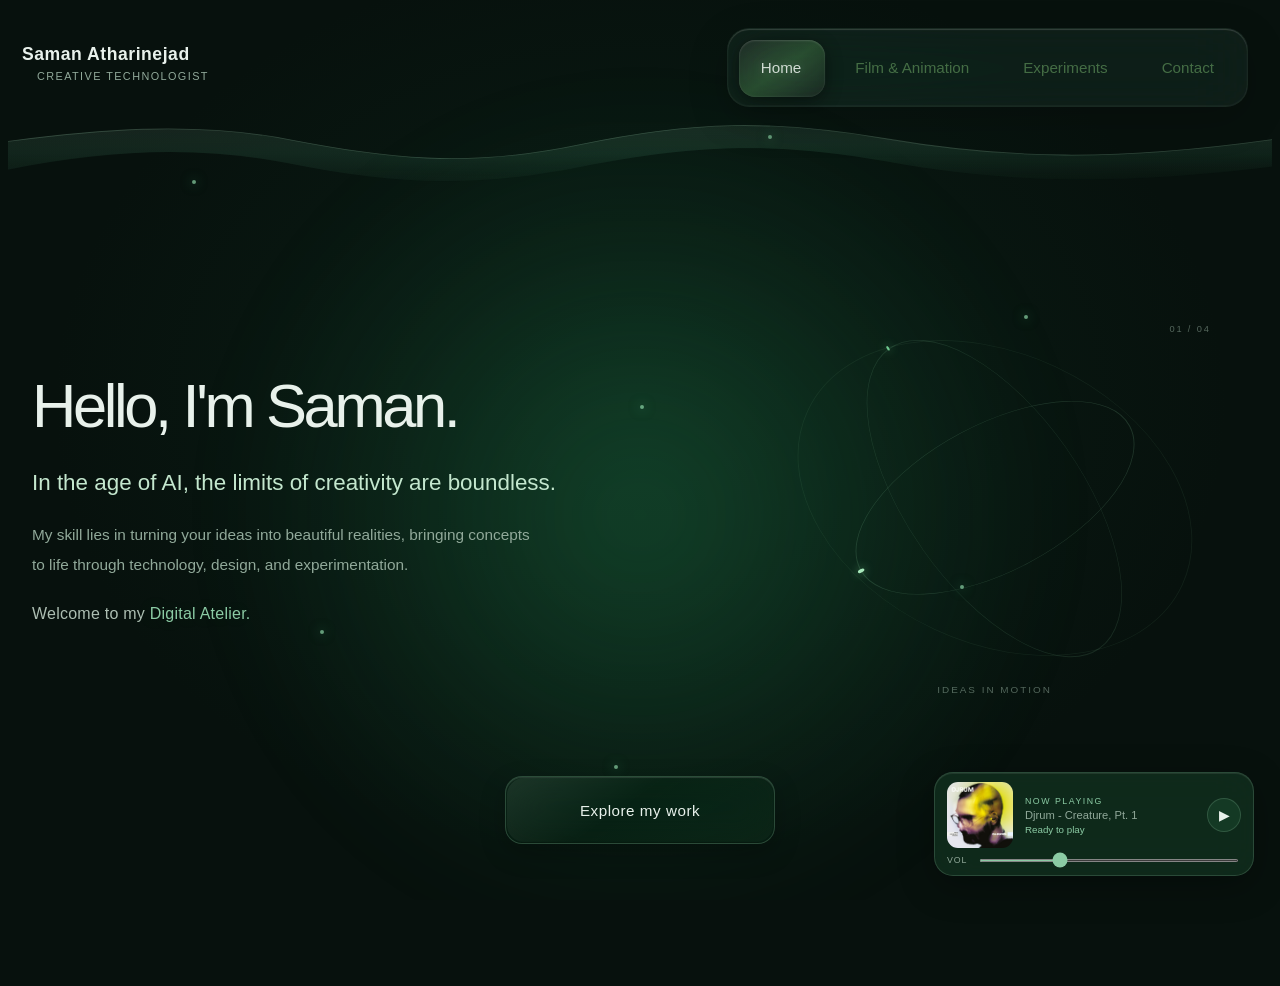
==== index.html @ 011eb768 "Portfolio" ====
<!doctype html>
<html lang="en">
  <head>
    <meta charset="UTF-8" />
    <meta name="viewport" content="width=device-width, initial-scale=1.0" />

    <title>Saman Atharinejad — Digital Atelier</title>
    <link rel="stylesheet" href="mainpage.css" />
    <link rel="stylesheet" href="film-gallery.css" />
    <link rel="stylesheet" href="experiments.css" />
    <link rel="stylesheet" href="contact.css" />
    <script src="mainpage.js" defer></script>
    <script src="film-gallery.js" defer></script>
  </head>

  <body>
    <!-- Background atmosphere -->
    <div class="ambient-background" aria-hidden="true">
      <div class="ambient-glow"></div>

      <div class="particles">
        <span class="particle"></span>
        <span class="particle"></span>
        <span class="particle"></span>
        <span class="particle"></span>
        <span class="particle"></span>
        <span class="particle"></span>
        <span class="particle"></span>
      </div>
    </div>

    <!-- Website -->
    <div class="site-container">
      <!-- Header -->
      <header class="site-header">
        <div class="brand">
          <span class="brand-name">Saman Atharinejad</span>
          <span class="brand-role">Creative Technologist</span>
        </div>

        <!-- Navigation -->
        <nav class="main-navigation" aria-label="Main navigation">
          <span class="glass-indicator" aria-hidden="true"></span>

          <button class="nav-item active" type="button" data-view="home">
            <span class="nav-label">Home</span>
          </button>

          <button class="nav-item" type="button" data-view="film-animation">
            <span class="nav-label">Film & Animation</span>
          </button>

          <button class="nav-item" type="button" data-view="experiments">
            <span class="nav-label">Experiments</span>
          </button>

          <button class="nav-item" type="button" data-view="contact">
            <span class="nav-label">Contact</span>
          </button>
        </nav>

        <!-- Animated header ribbon -->
        <div class="header-wave" aria-hidden="true">
          <svg viewBox="0 0 1440 160" preserveAspectRatio="none">
            <defs>
              <linearGradient id="ribbonFill" x1="0" y1="0" x2="0" y2="1">
                <stop offset="0%" stop-color="#8bbba0" stop-opacity="0.08" />
                <stop offset="50%" stop-color="#39795b" stop-opacity="0.13" />
                <stop offset="100%" stop-color="#173d2b" stop-opacity="0.03" />
              </linearGradient>

              <linearGradient id="ribbonBackFill" x1="0" y1="0" x2="1" y2="1">
                <stop offset="0%" stop-color="#719d85" stop-opacity="0.04" />
                <stop offset="50%" stop-color="#477e62" stop-opacity="0.09" />
                <stop offset="100%" stop-color="#244d37" stop-opacity="0.03" />
              </linearGradient>
            </defs>

            <!-- Back ribbon -->
            <path
              class="ribbon-back"
              fill="url(#ribbonBackFill)"
              d="M-20 82 C100 58 210 48 320 77 C430 106 520 121 650 83 C780 45 870 45 1000 76 C1130 107 1260 111 1460 70 L1460 114 C1260 151 1130 145 1000 112 C870 80 780 83 650 119 C520 155 430 145 320 115 C210 85 100 92 -20 129 Z"
            >
              <animate
                attributeName="d"
                dur="20s"
                repeatCount="indefinite"
                calcMode="spline"
                keyTimes="0;0.33;0.66;1"
                keySplines="0.42 0 0.58 1;0.42 0 0.58 1;0.42 0 0.58 1"
                values="
                  M-20 82 C100 58 210 48 320 77 C430 106 520 121 650 83 C780 45 870 45 1000 76 C1130 107 1260 111 1460 70 L1460 114 C1260 151 1130 145 1000 112 C870 80 780 83 650 119 C520 155 430 145 320 115 C210 85 100 92 -20 129 Z;
                  M-20 90 C100 70 210 36 320 68 C430 100 520 137 650 98 C780 59 870 33 1000 65 C1130 97 1260 139 1460 89 L1460 133 C1260 171 1130 135 1000 101 C870 67 780 96 650 136 C520 176 430 139 320 106 C210 73 100 105 -20 145 Z;
                  M-20 72 C100 42 210 61 320 91 C430 121 520 99 650 68 C780 37 870 57 1000 88 C1130 119 1260 96 1460 59 L1460 103 C1260 140 1130 157 1000 124 C870 91 780 73 650 112 C520 151 430 136 320 129 C210 122 100 74 -20 116 Z;
                  M-20 82 C100 58 210 48 320 77 C430 106 520 121 650 83 C780 45 870 45 1000 76 C1130 107 1260 111 1460 70 L1460 114 C1260 151 1130 145 1000 112 C870 80 780 83 650 119 C520 155 430 145 320 115 C210 85 100 92 -20 129 Z
                "
              />
            </path>

            <!-- Main ribbon -->
            <path
              class="ribbon-main"
              fill="url(#ribbonFill)"
              d="M-20 82 C100 58 210 48 320 77 C430 106 520 121 650 83 C780 45 870 45 1000 76 C1130 107 1260 111 1460 70 L1460 114 C1260 151 1130 145 1000 112 C870 80 780 83 650 119 C520 155 430 145 320 115 C210 85 100 92 -20 129 Z"
            >
              <animate
                attributeName="d"
                dur="15s"
                repeatCount="indefinite"
                calcMode="spline"
                keyTimes="0;0.33;0.66;1"
                keySplines="0.42 0 0.58 1;0.42 0 0.58 1;0.42 0 0.58 1"
                values="
                  M-20 82 C100 58 210 48 320 77 C430 106 520 121 650 83 C780 45 870 45 1000 76 C1130 107 1260 111 1460 70 L1460 114 C1260 151 1130 145 1000 112 C870 80 780 83 650 119 C520 155 430 145 320 115 C210 85 100 92 -20 129 Z;
                  M-20 90 C100 70 210 36 320 68 C430 100 520 137 650 98 C780 59 870 33 1000 65 C1130 97 1260 139 1460 89 L1460 133 C1260 171 1130 135 1000 101 C870 67 780 96 650 136 C520 176 430 139 320 106 C210 73 100 105 -20 145 Z;
                  M-20 72 C100 42 210 61 320 91 C430 121 520 99 650 68 C780 37 870 57 1000 88 C1130 119 1260 96 1460 59 L1460 103 C1260 140 1130 157 1000 124 C870 91 780 73 650 112 C520 151 430 136 320 129 C210 122 100 74 -20 116 Z;
                  M-20 82 C100 58 210 48 320 77 C430 106 520 121 650 83 C780 45 870 45 1000 76 C1130 107 1260 111 1460 70 L1460 114 C1260 151 1130 145 1000 112 C870 80 780 83 650 119 C520 155 430 145 320 115 C210 85 100 92 -20 129 Z
                "
              />
            </path>

            <!-- Soft upper edge -->
            <path
              class="wave-highlight"
              d="M-20 82 C100 58 210 48 320 77 C430 106 520 121 650 83 C780 45 870 45 1000 76 C1130 107 1260 111 1460 70"
              fill="none"
              stroke="#9cc9ad"
              stroke-opacity="0.24"
              stroke-width="1.3"
            >
              <animate
                attributeName="d"
                dur="15s"
                repeatCount="indefinite"
                calcMode="spline"
                keyTimes="0;0.33;0.66;1"
                keySplines="0.42 0 0.58 1;0.42 0 0.58 1;0.42 0 0.58 1"
                values="
                  M-20 82 C100 58 210 48 320 77 C430 106 520 121 650 83 C780 45 870 45 1000 76 C1130 107 1260 111 1460 70;
                  M-20 90 C100 70 210 36 320 68 C430 100 520 137 650 98 C780 59 870 33 1000 65 C1130 97 1260 139 1460 89;
                  M-20 72 C100 42 210 61 320 91 C430 121 520 99 650 68 C780 37 870 57 1000 88 C1130 119 1260 96 1460 59;
                  M-20 82 C100 58 210 48 320 77 C430 106 520 121 650 83 C780 45 870 45 1000 76 C1130 107 1260 111 1460 70
                "
              />
            </path>
          </svg>
        </div>
      </header>

      <!-- Main content -->
      <main class="view-container">
        <!-- View 01: Home / Introduction -->

        <!-- View 01: Home / Introduction -->
        <section class="view home-view active" id="home">
          <div class="home-layout">
            <!-- Introduction -->
            <div class="home-intro">
              <h1>Hello, I'm Saman.</h1>

              <p class="home-statement">
                In the age of AI, the limits of creativity are boundless.
              </p>

              <p class="home-description">
                My skill lies in turning your ideas into beautiful realities,
                bringing concepts to life through technology, design, and
                experimentation.
              </p>

              <p class="home-welcome">
                Welcome to my <span>Digital Atelier.</span>
              </p>
            </div>

            <!-- Orbital visual elements -->
            <div class="home-visual" aria-hidden="true">
              <div class="visual-orbit orbit-one">
                <span class="orbit-point"></span>
              </div>

              <div class="visual-orbit orbit-two">
                <span class="orbit-point"></span>
              </div>

              <div class="visual-orbit orbit-three"></div>

              <span class="visual-caption">IDEAS IN MOTION</span>
              <span class="visual-coordinate">01 / 04</span>
            </div>
          </div>

          <!-- Bottom-centre particle-reactive button -->

          <div class="home-cta-wrap">
            <button
              class="home-cta glass-button"
              id="explore-work"
              type="button"
            >
              <span class="glass-button-label">Explore my work</span>
            </button>
          </div>
        </section>

        <!-- View 02: AI Video Gallery -->

        <!-- View 02: Film & Animation -->
        <section class="view film-view" id="film-animation" hidden>
          <div class="film-gallery">
            <!-- Section heading -->
            <div class="film-section-head">
              <div>
                <div class="film-eyebrow">
                  THE DIGITAL ATELIER · SELECTED WORKS
                </div>

                <h1 class="film-section-title">Film &amp; Animation</h1>
              </div>

              <div class="film-section-note">
                A collection of moving images,<br />
                visual stories and creative experiments.
              </div>
            </div>

            <!-- Layered video gallery -->
            <section
              class="film-gallery-stage"
              id="film-gallery-stage"
              aria-label="Film and animation gallery"
            >
              <button
                class="film-gallery-card film-previous"
                id="film-previous-card"
                type="button"
                aria-label="View previous project"
              ></button>

              <button
                class="film-gallery-card film-active"
                id="film-active-card"
                type="button"
                aria-label="Play selected project"
              ></button>

              <button
                class="film-gallery-card film-next"
                id="film-next-card"
                type="button"
                aria-label="View next project"
              ></button>
            </section>

            <!-- Project information -->
            <section
              class="film-gallery-meta"
              id="film-gallery-meta"
              aria-live="polite"
            >
              <div>
                <div class="film-meta-category" id="film-meta-category"></div>

                <h2 class="film-meta-title" id="film-meta-title"></h2>
                <div
                  class="film-progress-dots"
                  id="film-progress-dots"
                  aria-label="Choose a project"
                ></div>
              </div>
            </section>
          </div>
        </section>

        <!-- View 03: Digital Experiments -->
        <section class="view experiments-view" id="experiments" hidden>
          <div class="experiments-layout">
            <div class="experiments-intro">
              <div class="experiments-eyebrow">
                EXPERIMENTS <span>/</span> 03
              </div>

              <h1 class="experiments-title">Coming <em>soon...</em></h1>

              <p class="experiments-description">
                A collection of experiments, small tools, and ideas in progress.
                This space is taking shape behind the scenes — the good stuff
                will appear here when it’s ready.
              </p>
            </div>

            <aside
              class="experiments-workbench"
              aria-label="Experiments development status"
            >
              <div class="experiments-workbench-top">
                <span class="experiments-workbench-label">THE WORKBENCH</span>

                <span class="experiments-workbench-status">
                  <span
                    class="experiments-status-dot"
                    aria-hidden="true"
                  ></span>
                  UNDER DEVELOPMENT
                </span>
              </div>

              <h2 class="experiments-workbench-title">
                Ideas are taking shape.
              </h2>

              <p class="experiments-workbench-copy">
                From the first spark of an idea to something you can explore and
                use.
              </p>

              <div class="experiments-steps" aria-label="Development stages">
                <div class="experiments-step">
                  <span class="experiments-step-number">01</span>
                  <span class="experiments-step-name">Explore</span>
                  <span class="experiments-step-state">Curiosity</span>
                </div>

                <div class="experiments-step">
                  <span class="experiments-step-number">02</span>
                  <span class="experiments-step-name">Build</span>
                  <span class="experiments-step-state">In progress</span>
                </div>

                <div class="experiments-step">
                  <span class="experiments-step-number">03</span>
                  <span class="experiments-step-name">Share</span>
                  <span class="experiments-step-state">Coming soon</span>
                </div>
              </div>
            </aside>
          </div>
        </section>
        <!-- View 04: Contact -->
        <section class="view contact-view" id="contact" hidden>
          <div class="contact-profile">
            <!-- Profile portrait -->
            <div class="contact-portrait-wrap">
              <span class="contact-portrait-halo" aria-hidden="true"></span>
              <span class="contact-orbit" aria-hidden="true"></span>
              <span
                class="contact-orbit contact-orbit-two"
                aria-hidden="true"
              ></span>
              <span
                class="contact-orbit contact-orbit-three"
                aria-hidden="true"
              ></span>
              <span
                class="contact-orbit-dot contact-orbit-dot-one"
                aria-hidden="true"
              ></span>
              <span
                class="contact-orbit-dot contact-orbit-dot-two"
                aria-hidden="true"
              ></span>

              <div class="contact-portrait-frame">
                <img
                  class="contact-portrait-image"
                  src="./assets/profile/20260909_104917.png"
                  alt="Saman Atharinejad"
                />
              </div>

              <span class="contact-portrait-note">PROFILE PORTRAIT</span>
            </div>

            <p class="contact-tagline">
              Creative technology, <span>visual storytelling</span> &amp; human
              insight.
            </p>

            <!-- Areas of work -->
            <div class="contact-skills">
              <article class="contact-skill-card">
                <div class="contact-skill-icon" aria-hidden="true">
                  <svg viewBox="0 0 24 24">
                    <path
                      d="M12 3.2v2.1M12 18.7v2.1M3.2 12h2.1M18.7 12h2.1M5.8 5.8l1.5 1.5M16.7 16.7l1.5 1.5M18.2 5.8l-1.5 1.5M7.3 16.7l-1.5 1.5"
                    />
                    <circle cx="12" cy="12" r="4.1" />
                    <path d="M10.6 12.2l1 1 2-2.4" />
                  </svg>
                </div>
                <h2>Generative AI</h2>
                <p>AI-assisted image, video and creative content generation.</p>
              </article>

              <article class="contact-skill-card">
                <div class="contact-skill-icon" aria-hidden="true">
                  <svg viewBox="0 0 24 24">
                    <rect x="3.3" y="4.1" width="17.4" height="15.8" rx="2.1" />
                    <path
                      d="M3.8 8h16.4M7 6.1h.1M10 6.1h.1M7.2 12h4.2M7.2 15.2h9.6"
                    />
                  </svg>
                </div>
                <h2>Web Design</h2>
                <p>
                  Designing thoughtful websites and intuitive digital
                  experiences.
                </p>
              </article>

              <article class="contact-skill-card">
                <div class="contact-skill-icon" aria-hidden="true">
                  <svg viewBox="0 0 24 24">
                    <rect x="3.2" y="5.2" width="17.6" height="13.6" rx="2" />
                    <path
                      d="M10 9l5.1 3-5.1 3V9zM7 2.9v2.3M17 2.9v2.3M7 18.8v2.3M17 18.8v2.3"
                    />
                  </svg>
                </div>
                <h2>Advertising &amp; Video</h2>
                <p>
                  Promotional visuals, creative concepts and visual
                  storytelling.
                </p>
              </article>

              <article class="contact-skill-card">
                <div class="contact-skill-icon" aria-hidden="true">
                  <svg viewBox="0 0 24 24">
                    <path
                      d="M12 20.5s-7.8-4.3-7.8-10.2a4.2 4.2 0 0 1 7.8-2.1 4.2 4.2 0 0 1 7.8 2.1c0 5.9-7.8 10.2-7.8 10.2z"
                    />
                    <path d="M8.2 12h2.1l1.1-2.2 1.7 4.4 1.1-2.2h1.6" />
                  </svg>
                </div>
                <h2>Psychology</h2>
                <p>
                  Bachelor’s degree in Psychology, grounding my work in human
                  behaviour, perception and communication.
                </p>
              </article>
            </div>
            <div class="contact-connect">
              <div class="contact-divider" aria-hidden="true">
                <span class="contact-divider-mark"></span>
              </div>

              <h2>Let’s connect.</h2>

              <div class="contact-links">
                <a
                  class="contact-link"
                  href="mailto:samanatharinejad@gmail.com"
                >
                  <svg viewBox="0 0 24 24" aria-hidden="true">
                    <rect x="3" y="5" width="18" height="14" rx="2" />
                    <path d="m4 7 8 6 8-6" />
                  </svg>
                  <span>samanatharinejad@gmail.com</span>
                </a>
                <a class="contact-link" href="tel:+989107333832">
                  <svg viewBox="0 0 24 24" aria-hidden="true">
                    <path
                      d="M7.1 3.5h2.6l1.2 4-1.8 1.6a15.2 15.2 0 0 0 5.8 5.8l1.6-1.8 4 1.2v2.6c0 1.1-.9 2-2 2A15.5 15.5 0 0 1 5.1 5.5c0-1.1.9-2 2-2z"
                    />
                  </svg>
                  <span>+98 910 733 3832</span>
                </a>
                <a
                  class="contact-link"
                  href="https://www.instagram.com/samanathari/"
                  target="_blank"
                  rel="noopener noreferrer"
                >
                  <svg viewBox="0 0 24 24" aria-hidden="true">
                    <rect x="3.5" y="3.5" width="17" height="17" rx="4.5" />
                    <circle cx="12" cy="12" r="3.7" />
                    <path d="M17.7 6.5h.01" />
                  </svg>
                  <span>@samanathari</span>
                </a>
                <a
                  class="contact-link"
                  href="https://www.linkedin.com/in/saman-atharinejad-23825b313/"
                  target="_blank"
                  rel="noopener noreferrer"
                >
                  <svg viewBox="0 0 24 24" aria-hidden="true">
                    <path
                      d="M5 9v10M5 5.2v.1M10 19v-5.7a3 3 0 0 1 6 0V19M10 9v10"
                    />
                    <rect x="3" y="3" width="18" height="18" rx="2.5" />
                  </svg>
                  <span>LinkedIn Profile</span>
                </a>
              </div>
            </div>
          </div>
        </section>
      </main>
    </div>

    <!-- =====================================
     BACKGROUND MUSIC PLAYER
===================================== -->

    <audio id="site-music" preload="auto" loop>
      <source
        src="./assets/bgmusic/djrum-creature-pt-1.mp3"
        type="audio/mpeg"
      />
    </audio>

    <aside
      class="music-widget"
      id="music-widget"
      aria-label="Website music player"
    >
      <!-- Expanded music player -->
      <div class="music-expanded">
        <img class="music-cover" src="assets/cover/djrum.jpg" alt="" />

        <div class="music-info">
          <span class="music-heading">NOW PLAYING</span>
          <span class="music-artist">Djrum - Creature, Pt. 1</span>
          <span class="music-status" id="music-status">Starting music...</span>
        </div>

        <button
          class="music-toggle"
          id="music-toggle"
          type="button"
          aria-label="Pause music"
        >
          <span id="music-toggle-icon">Ⅱ</span>
        </button>

        <div class="music-volume">
          <span>VOL</span>
          <input
            type="range"
            id="music-volume"
            min="0"
            max="1"
            step="0.01"
            value="0.30"
            aria-label="Music volume"
          />
        </div>
      </div>

      <!-- Compact rotating album disc -->
      <button
        class="music-disc"
        id="music-disc"
        type="button"
        aria-label="Expand music player"
        aria-expanded="false"
      >
        <img src="assets/cover/djrum.jpg" alt="" />
        <span class="music-disc-center"></span>
      </button>
    </aside>
  </body>
</html>
---- mainpage.css ----
/* =====================================
   1. GLOBAL SETTINGS
===================================== */

:root {
  --background: #07110d;
  --text-primary: #e8f1eb;
  --text-secondary: #91a99a;
  --green: #55ca83;
  --border: rgba(180, 220, 195, 0.14);
}

* {
  box-sizing: border-box;
}

body {
  margin: 0;
  min-height: 100vh;
  background: var(--background);
  color: var(--text-primary);
  font-family: Inter, "Segoe UI", sans-serif;
  overflow-x: hidden;
}

/* =====================================
   2. AMBIENT BACKGROUND
===================================== */

.ambient-background {
  position: fixed;
  inset: 0;
  z-index: 0;
  overflow: hidden;
  pointer-events: none;

  background:
    radial-gradient(
      ellipse at 50% 45%,
      rgba(18, 65, 43, 0.28),
      transparent 65%
    ),
    var(--background);
}

.ambient-glow {
  position: absolute;
  top: 90px;
  left: 50%;

  width: 850px;
  height: 850px;

  transform: translateX(-50%);
  border-radius: 50%;

  background: radial-gradient(
    circle,
    rgba(40, 160, 95, 0.28),
    rgba(40, 160, 95, 0.08) 45%,
    transparent 70%
  );

  filter: blur(35px);
  animation: breathe 6s ease-in-out infinite;
}

/* =====================================
   3. BACKGROUND PARTICLES
===================================== */

.particles {
  position: absolute;
  inset: 0;
}

.particle {
  position: absolute;
  width: 4px;
  height: 4px;

  border-radius: 50%;
  background: rgba(149, 226, 177, 0.65);
  box-shadow: 0 0 12px rgba(85, 202, 131, 0.6);

  animation: particle-float var(--duration, 8s) ease-in-out var(--delay, 0s)
    infinite alternate;
}

.particle:nth-child(1) {
  top: 20%;
  left: 15%;
  --duration: 7s;
  --delay: 0s;
  --drift-x: 25px;
  --drift-y: -35px;
}

.particle:nth-child(2) {
  top: 35%;
  left: 80%;
  --duration: 10s;
  --delay: 1.5s;
  --drift-x: -30px;
  --drift-y: -45px;
}

.particle:nth-child(3) {
  top: 70%;
  left: 25%;
  --duration: 8s;
  --delay: 2s;
  --drift-x: 35px;
  --drift-y: -20px;
}

.particle:nth-child(4) {
  top: 65%;
  left: 75%;
  --duration: 11s;
  --delay: 0.5s;
  --drift-x: -25px;
  --drift-y: -40px;
}

.particle:nth-child(5) {
  top: 45%;
  left: 50%;
  --duration: 9s;
  --delay: 3s;
  --drift-x: 15px;
  --drift-y: 30px;
}

.particle:nth-child(6) {
  top: 15%;
  left: 60%;
  --duration: 9s;
  --delay: 2.5s;
  --drift-x: -35px;
  --drift-y: 25px;
}

.particle:nth-child(7) {
  top: 85%;
  left: 48%;
  --duration: 12s;
  --delay: 1s;
  --drift-x: 30px;
  --drift-y: -35px;
}

/* =====================================
   4. WEBSITE CONTAINER
===================================== */

.site-container {
  position: relative;
  z-index: 1;

  width: min(calc(100% - 64px), 1280px);
  min-height: 100vh;

  margin-inline: auto;
  padding: 28px 0 32px;

  display: flex;
  flex-direction: column;
}

/* =====================================
   5. HEADER
===================================== */

.site-header {
  position: relative;

  display: flex;
  align-items: center;
  justify-content: space-between;

  gap: 40px;
  padding-bottom: 55px;

  border-bottom: none;
}

/* Brand */

.brand,
.brand-name,
.brand-role {
  cursor: default;
}

.brand {
  position: relative;
  z-index: 2;

  display: flex;
  flex-direction: column;
  gap: 5px;
}

.brand-name {
  color: var(--text-primary);
  font-size: 1.1rem;
  font-weight: 650;
  letter-spacing: 0.03em;

  margin-left: -10px;
  margin-top: -10px;
}

.brand-role {
  color: var(--text-secondary);
  font-size: 0.68rem;
  font-weight: 400;
  letter-spacing: 0.13em;
  text-transform: uppercase;

  margin-left: 5px;
}

/* =====================================
   5.1 NAVIGATION — FROSTED GLASS
===================================== */

.main-navigation {
  position: relative;
  z-index: 2;

  display: flex;
  align-items: center;
  gap: 8px;

  padding: 10px;

  border: 1px solid rgba(225, 245, 232, 0.048);
  border-radius: 22px;

  background: rgba(190, 230, 210, 0.059);

  -webkit-backdrop-filter: blur(30px) saturate(170%);
  backdrop-filter: blur(30px) saturate(170%);

  box-shadow:
    0 12px 40px rgba(0, 0, 0, 0.2),
    inset 0 1px 1px rgba(255, 255, 255, 0.16),
    inset 0 -1px 1px rgba(255, 255, 255, 0.04);

  isolation: isolate;
}

/* Moving glass capsule */

.glass-indicator {
  position: absolute;
  z-index: 0;

  top: 11px;
  left: -2px;

  width: 0;
  height: calc(100% - 20px);

  border: none;
  border-radius: 16px;

  background: linear-gradient(
    145deg,
    rgba(66, 68, 65, 0.342),
    rgba(75, 133, 75, 0.445),
    rgba(57, 56, 56, 0.26)
  );

  -webkit-backdrop-filter: blur(18px);
  backdrop-filter: blur(18px);

  box-shadow:
    0 4px 18px rgba(0, 0, 0, 0.5),
    inset 0 1px 2px rgba(255, 255, 255, 0.174),
    inset 0 -1px 2px rgba(255, 255, 255, 0.06);

  opacity: 0;
  transform: translateX(0);

  transition:
    transform 0.8s cubic-bezier(0.2, 0.8, 0.2, 1),
    width 0.8s cubic-bezier(0.2, 0.8, 0.2, 1),
    opacity 0.2s ease;

  pointer-events: none;
}

.main-navigation.has-indicator .glass-indicator {
  opacity: 0.9;
}

/* Navigation buttons */

.nav-item {
  position: relative;
  z-index: 1;

  padding: 20px 23px;

  border: none;
  border-radius: 16px;
  background: transparent;

  color: rgba(72, 114, 72, 0.95);
  font: inherit;
  font-size: 0.95rem;

  white-space: nowrap;
  cursor: pointer;
  outline: none;

  transition:
    color 0.24s ease,
    text-shadow 0.24s ease;
}

.nav-label {
  position: relative;
  z-index: 1;
  display: inline-block;
  color: inherit;
}

.nav-item:hover .nav-label,
.nav-item:focus-visible .nav-label,
.nav-item.active .nav-label {
  color: #f0f6f1d7;
  text-shadow: 0 0 12px rgba(238, 248, 241, 0.2);
}

/* =====================================
   5.2 HEADER — ORGANIC RIBBON WAVE
===================================== */

.header-wave {
  position: absolute;

  left: -2%;
  bottom: -30px;

  width: 104%;
  height: 100px;

  z-index: 1;
  overflow: hidden;
  pointer-events: none;
}

.header-wave svg {
  display: block;
  width: 100%;
  height: 100%;
  overflow: visible;
}

.ribbon-back,
.ribbon-main,
.wave-highlight {
  transform: none;
  filter: none;
}

/* =====================================
   6. MAIN CONTENT
===================================== */

.view-container {
  flex: 1;

  display: flex;
  align-items: center;

  width: 100%;
  padding-block: clamp(60px, 10vh, 120px);
}

.view {
  width: 100%;
}

.view[hidden] {
  display: none !important;
}

.view h1 {
  margin: 0 0 24px;

  font-size: clamp(2rem, 5vw, 4.5rem);
  font-weight: 500;
  letter-spacing: -0.04em;
}

/* =====================================
   7. HOME — INTRODUCTION
===================================== */

.home-view {
  width: 100%;
}

.home-view.active {
  display: flex;
  flex-direction: column;
  min-height: clamp(520px, 68vh, 760px);
}

.home-layout {
  display: grid;
  grid-template-columns: 1.1fr 0.9fr;
  align-items: center;

  gap: clamp(40px, 7vw, 110px);
  min-height: 440px;
  flex: 1 0 auto;
  width: 100%;
}

/* Introduction */

.home-intro {
  max-width: 650px;
}

.home-intro h1 {
  margin: 0 0 26px;

  font-size: clamp(2.6rem, 4.8vw, 4.4rem);
  font-weight: 500;
  line-height: 1.08;
  letter-spacing: -0.055em;
}

.home-statement {
  max-width: 530px;
  margin: 0 0 20px;

  color: #c4e7ce;
  font-size: clamp(1.1rem, 1.8vw, 1.4rem);
  line-height: 1.55;
  font-weight: 450;
}

.home-description {
  max-width: 510px;
  margin: 0;

  color: var(--text-secondary);
  font-size: clamp(0.95rem, 1.2vw, 1.05rem);
  line-height: 1.9;
}

.home-welcome {
  margin: 26px 0 0;

  color: rgba(220, 240, 225, 0.78);
  font-size: 1rem;
  letter-spacing: 0.015em;
}

.home-welcome span {
  color: #8bcba4;
  text-shadow: 0 0 22px rgba(85, 202, 131, 0.16);
}

/* =====================================
   8. ORBITAL VISUAL
   The central blob has been removed.
   The spinning orbital elements remain.
===================================== */

.home-visual {
  position: relative;
  display: grid;
  place-items: center;

  width: 100%;
  aspect-ratio: 1;
  max-width: 470px;
  justify-self: center;
}

.visual-orbit {
  position: absolute;

  width: 65%;
  height: 65%;

  border: 1px solid rgba(150, 218, 173, 0.17);
  border-radius: 50%;
}

.orbit-one {
  transform: rotate(-28deg) scaleY(0.48);
  animation: orbit-rotate 18s linear infinite;
}

.orbit-two {
  width: 78%;
  height: 78%;

  transform: rotate(55deg) scaleY(0.48);
  border-color: rgba(150, 218, 173, 0.12);

  animation: orbit-rotate-reverse 24s linear infinite;
}

.orbit-three {
  width: 88%;
  height: 88%;

  border-color: rgba(150, 218, 173, 0.07);
  transform: rotate(25deg) scaleY(0.7);
}

.orbit-point {
  position: absolute;
  top: 50%;
  left: -4px;

  width: 7px;
  height: 7px;

  border-radius: 50%;
  background: #a8e8bc;
  box-shadow: 0 0 14px rgba(125, 235, 160, 0.8);
}

.orbit-two .orbit-point {
  width: 5px;
  height: 5px;
  background: #6fc990;
}

.visual-caption,
.visual-coordinate {
  position: absolute;
  color: rgba(190, 220, 200, 0.42);
  font-size: 0.62rem;
  letter-spacing: 0.2em;
}

.visual-caption {
  bottom: 8%;
  left: 50%;

  transform: translateX(-50%);
  white-space: nowrap;
}

.visual-coordinate {
  top: 13%;
  right: 4%;
  font-size: 0.58rem;
}

/* =====================================
   9. PARTICLE-REACTIVE EXPLORE BUTTON
===================================== */

/* 
   POSITION ADJUSTMENT:
   Change the two values below to move the button yourself.

   X: positive = right, negative = left.
   Y: positive = down, negative = up.
*/

.home-cta-wrap {
  --cta-offset-x: -10px;
  --cta-offset-y: -40px;

  width: 100%;

  display: flex;
  justify-content: center;
  align-items: center;

  margin-top: auto;
  padding-top: clamp(24px, 4vh, 48px);
  padding-bottom: clamp(10px, 2vh, 24px);
}

/* Transparent button shell */

/* =====================================
   GLASS EXPLORE BUTTON
===================================== */

.home-cta-wrap {
  --cta-offset-x: 0px;
  --cta-offset-y: 0px;

  display: flex;
  justify-content: center;
  align-items: center;
  width: 100%;

  margin-top: auto;
  padding-top: 32px;
  padding-bottom: 20px;

  transform: translate(var(--cta-offset-x), var(--cta-offset-y));
}

.glass-button {
  --tilt-x: 0deg;
  --tilt-y: 0deg;
  --press-scale: 1;
  --press-y: 0px;

  position: relative;

  display: flex;
  justify-content: center;
  align-items: center;

  width: 270px;
  height: 68px;

  border: 1px solid rgba(170, 225, 185, 0.22);
  border-radius: 17px;

  background: rgba(13, 43, 25, 0.4);

  -webkit-backdrop-filter: blur(18px) saturate(135%);
  backdrop-filter: blur(18px) saturate(135%);

  color: #e8f1eb;
  font: inherit;
  font-size: 0.95rem;
  font-weight: 500;
  letter-spacing: 0.035em;

  cursor: pointer;

  transform: perspective(850px) rotateX(var(--tilt-x)) rotateY(var(--tilt-y))
    translateY(var(--press-y)) scale(var(--press-scale));

  transform-style: preserve-3d;
  will-change: transform;

  box-shadow:
    0 9px 26px rgba(0, 0, 0, 0.24),
    inset 0 1px 1px rgba(255, 255, 255, 0.14),
    inset 0 -1px 1px rgba(0, 0, 0, 0.15);

  transition:
    transform 160ms cubic-bezier(0.2, 0.8, 0.2, 1),
    background 220ms ease,
    border-color 220ms ease,
    box-shadow 160ms ease;
}

.glass-button::before {
  content: "";
  position: absolute;
  inset: 1px;

  border-radius: inherit;

  background: linear-gradient(
    145deg,
    rgba(225, 255, 232, 0.09),
    transparent 45%,
    rgba(100, 190, 125, 0.035)
  );

  pointer-events: none;
}

.glass-button-label {
  position: relative;
  z-index: 1;
  pointer-events: none;
}

.glass-button.is-hovered {
  background: rgba(17, 57, 32, 0.52);
  border-color: rgba(170, 235, 190, 0.42);

  box-shadow:
    0 13px 32px rgba(0, 0, 0, 0.28),
    0 0 20px rgba(85, 202, 131, 0.09),
    inset 0 1px 1px rgba(255, 255, 255, 0.19);
}

.glass-button.is-pressed {
  --press-scale: 0.95;
  --press-y: 2px;

  background: rgba(9, 34, 19, 0.65);

  box-shadow:
    0 2px 8px rgba(0, 0, 0, 0.3),
    inset 0 3px 8px rgba(0, 0, 0, 0.2),
    inset 0 1px 2px rgba(255, 255, 255, 0.07);
}

.glass-button:focus-visible {
  outline: 2px solid var(--green);
  outline-offset: 5px;
}

@media (max-width: 760px) {
  .glass-button {
    width: min(260px, 86vw);
    height: 64px;
  }
}

@media (prefers-reduced-motion: reduce) {
  .glass-button {
    transition: none;
    transform: none;
  }
}

/* =====================================
   10. RESPONSIVE LAYOUT
===================================== */

@media (max-width: 760px) {
  .site-container {
    width: calc(100% - 36px);
  }

  .site-header {
    align-items: flex-start;
    flex-direction: column;
    gap: 20px;
  }

  .main-navigation {
    width: 100%;
    gap: 24px;

    overflow-x: auto;
    padding-bottom: 8px;
  }

  .nav-item {
    white-space: nowrap;
  }

  .header-wave {
    height: 75px;
  }

  .view-container {
    padding-block: 60px;
  }

  .home-view.active {
    min-height: 0;
  }

  .home-layout {
    grid-template-columns: 1fr;
    gap: 35px;
    min-height: 0;
  }

  .home-intro h1 {
    font-size: clamp(1.7rem, 6vw, 2.5rem);
    line-height: 1.12;
    letter-spacing: -0.045em;
    white-space: normal;
  }

  .home-visual {
    width: min(78vw, 340px);
  }

  .home-cta-wrap {
    margin-top: 30px;
    padding-top: 0;
  }

  .home-cta.particle-button {
    width: min(235px, 86vw);
    min-height: 62px;
  }
}

/* =====================================
   11. ANIMATIONS
===================================== */

/* Background breathing */

@keyframes breathe {
  0%,
  100% {
    opacity: 0.45;
    transform: translateX(-50%) scale(0.88);
  }

  50% {
    opacity: 1;
    transform: translateX(-50%) scale(1.12);
  }
}

/* Background particle movement */

@keyframes particle-float {
  0% {
    transform: translate(0, 0) scale(0.8);
    opacity: 0.3;
  }

  50% {
    opacity: 0.8;
  }

  100% {
    transform: translate(var(--drift-x, 0px), var(--drift-y, 0px)) scale(1.2);

    opacity: 0.45;
  }
}

/* Orbital rotation */

@keyframes orbit-rotate {
  from {
    rotate: 0deg;
  }

  to {
    rotate: 360deg;
  }
}

@keyframes orbit-rotate-reverse {
  from {
    rotate: 360deg;
  }

  to {
    rotate: 0deg;
  }
}

/* =====================================
   12. ACCESSIBILITY
===================================== */

@media (prefers-reduced-motion: reduce) {
  .particle,
  .ambient-glow,
  .orbit-one,
  .orbit-two {
    animation: none !important;
  }

  .nav-label {
    transition: none;
  }

  .header-wave {
    visibility: hidden;
  }
}

/* =====================================
   13. FLOATING MUSIC PLAYER
===================================== */

/*
  COLOR CUSTOMIZATION:
  Change these variables to adjust the widget.
*/

.music-widget {
  --music-glass: rgba(19, 49, 32, 0.76);
  --music-border: rgba(174, 228, 189, 0.18);
  --music-accent: #8bcba4;
  --music-text: #e8f1eb;
  --music-muted: #91a99a;

  position: fixed;
  z-index: 1000;

  right: 26px;
  bottom: 24px;

  width: 320px;
  height: 104px;

  transition:
    width 0.55s cubic-bezier(0.2, 0.8, 0.2, 1),
    height 0.55s cubic-bezier(0.2, 0.8, 0.2, 1);
}

/* Expanded panel */

.music-expanded {
  position: absolute;
  inset: 0;

  display: grid;
  grid-template-columns: 66px minmax(0, 1fr) 34px;
  grid-template-rows: 66px 20px;

  align-items: center;
  gap: 2px 12px;

  padding: 9px 12px;

  border: 1px solid var(--music-border);
  border-radius: 19px;

  background: var(--music-glass);

  -webkit-backdrop-filter: blur(22px) saturate(150%);
  backdrop-filter: blur(22px) saturate(150%);

  box-shadow:
    0 10px 36px rgba(0, 0, 0, 0.3),
    inset 0 1px 0 rgba(255, 255, 255, 0.08);

  opacity: 1;

  transition:
    opacity 0.3s ease,
    transform 0.45s ease;
}

/* Album artwork */

.music-cover {
  width: 66px;
  height: 66px;

  object-fit: cover;
  border-radius: 11px;

  grid-row: 1;
  grid-column: 1;
}

/* Track information */

.music-info {
  min-width: 0;

  display: flex;
  flex-direction: column;
  gap: 3px;

  overflow: hidden;
}

.music-heading {
  color: var(--music-accent);
  font-size: 0.55rem;
  letter-spacing: 0.17em;
}

.music-title {
  color: var(--music-text);
  font-size: 0.83rem;
  font-weight: 550;

  white-space: nowrap;
  overflow: hidden;
  text-overflow: ellipsis;
}

.music-artist {
  color: var(--music-muted);
  font-size: 0.7rem;

  white-space: nowrap;
  overflow: hidden;
  text-overflow: ellipsis;
}

.music-status {
  color: var(--music-accent);
  font-size: 0.61rem;
}

/* Play / pause button */

.music-toggle {
  grid-column: 3;
  grid-row: 1;

  width: 34px;
  height: 34px;

  display: grid;
  place-items: center;

  border: 1px solid var(--music-border);
  border-radius: 50%;

  background: rgba(85, 202, 131, 0.1);

  color: var(--music-text);
  font-size: 0.9rem;

  cursor: pointer;
}

.music-toggle:hover {
  background: rgba(85, 202, 131, 0.22);
}

/* Volume control */

.music-volume {
  grid-column: 1 / 4;
  grid-row: 2;

  display: flex;
  align-items: center;
  gap: 10px;

  color: var(--music-muted);
  font-size: 0.55rem;
  letter-spacing: 0.1em;
}

.music-volume input {
  flex: 1;
  height: 3px;
  accent-color: var(--music-accent);
  cursor: pointer;
}

/* Compact album disc */

.music-disc {
  position: absolute;
  top: 0;
  right: 0;

  width: 62px;
  height: 62px;

  padding: 0;

  display: grid;
  place-items: center;

  border: 1px solid var(--music-border);
  border-radius: 50%;

  background: var(--music-glass);

  box-shadow:
    0 5px 24px rgba(0, 0, 0, 0.32),
    0 0 15px rgba(85, 202, 131, 0.12);

  overflow: hidden;
  cursor: pointer;

  opacity: 0;
  pointer-events: none;
  transform: scale(0.55);

  transition:
    opacity 0.4s ease,
    transform 0.55s cubic-bezier(0.2, 0.8, 0.2, 1);
}

.music-disc img {
  width: 100%;
  height: 100%;

  object-fit: cover;
  border-radius: 50%;
}

/* Small center detail resembling a record spindle */

.music-disc-center {
  position: absolute;

  width: 7px;
  height: 7px;

  border-radius: 50%;
  background: rgba(225, 255, 233, 0.85);

  box-shadow: 0 0 9px rgba(85, 202, 131, 0.7);
}

/* Compact state */

.music-widget.is-compact {
  width: 62px;
  height: 62px;
}

.music-widget.is-compact .music-expanded {
  opacity: 0;
  transform: scale(0.82);
  pointer-events: none;
}

.music-widget.is-compact .music-disc {
  opacity: 1;
  transform: scale(1);
  pointer-events: auto;
}

/* Rotation while music plays */

.music-widget.is-playing.is-compact .music-disc img {
  animation: music-disc-spin 12s linear infinite;
}

@keyframes music-disc-spin {
  from {
    transform: rotate(0deg);
  }

  to {
    transform: rotate(360deg);
  }
}

/* Mobile placement */

@media (max-width: 600px) {
  .music-widget {
    right: 16px;
    bottom: 16px;
  }
}

/* Reduced motion */

@media (prefers-reduced-motion: reduce) {
  .music-widget,
  .music-expanded,
  .music-disc {
    transition: none;
  }

  .music-widget.is-playing.is-compact .music-disc img {
    animation: none;
  }
}
---- film-gallery.css ----
/* =====================================
   FILM & ANIMATION GALLERY
   All selectors are scoped to this view.
===================================== */

.film-view {
  width: 100%;
}
.film-gallery {
  width: 100%;
  max-width: 1200px;
  margin-inline: auto;
}

.film-section-head {
  display: flex;
  justify-content: space-between;
  align-items: end;
  gap: 24px;
  margin-bottom: 22px;
}

.film-eyebrow {
  display: flex;
  align-items: center;
  gap: 9px;
  margin-bottom: 11px;
  color: #8bcba4;
  font-size: 0.67rem;
  letter-spacing: 0.2em;
  text-transform: uppercase;
}

.film-eyebrow::before {
  content: "";
  width: 6px;
  height: 6px;
  border-radius: 50%;
  background: #8bcba4;
  box-shadow: 0 0 12px rgba(85, 202, 131, 0.7);
}

.film-view .film-section-title {
  margin: 0;
  font-size: clamp(2rem, 4.2vw, 3.6rem);
  font-weight: 450;
  line-height: 1.04;
  letter-spacing: -0.055em;
}

.film-section-note {
  max-width: 250px;
  color: var(--text-secondary);
  font-size: 0.78rem;
  line-height: 1.6;
  text-align: right;
}

/* Layered carousel stage */

.film-gallery-stage {
  position: relative;
  display: flex;
  align-items: center;
  justify-content: center;
  width: 100%;
  height: clamp(320px, 42vw, 530px);
  min-height: 300px;
  max-height: 530px;
  perspective: 1400px;
  touch-action: pan-y;
  user-select: none;
  -webkit-user-select: none;
}

.film-gallery-card {
  position: absolute;
  top: 50%;
  display: block;
  aspect-ratio: 16/9;
  padding: 0;
  overflow: hidden;
  border: 1px solid rgba(200, 235, 210, 0.16);
  border-radius: 18px;
  color: #fff;
  background: #0d1b13;
  font: inherit;
  text-align: left;
  cursor: pointer;
  box-shadow: 0 22px 65px rgba(0, 0, 0, 0.42);
  transition:
    transform 0.7s cubic-bezier(0.2, 0.8, 0.2, 1),
    opacity 0.55s ease,
    filter 0.55s ease,
    box-shadow 0.55s ease;
  will-change: transform, opacity, filter;
}

.film-gallery-card:focus-visible {
  outline: 2px solid var(--green);
  outline-offset: 5px;
}

.film-gallery-card.film-active {
  z-index: 3;
  left: 50%;
  width: min(76%, 940px);
  opacity: 1;
  filter: none;
  transform: translate(-50%, -50%) scale(1);
  cursor: pointer;
  box-shadow:
    0 28px 90px rgba(0, 0, 0, 0.48),
    0 0 0 1px rgba(180, 225, 195, 0.08);
}

.film-gallery-card.film-previous {
  z-index: 2;
  left: 0;
  width: min(58%, 700px);
  opacity: 0.58;
  filter: brightness(0.58) saturate(0.75);
  transform: translate(-9%, -50%) scale(0.78) rotateY(12deg);
}

.film-gallery-card.film-next {
  z-index: 2;
  right: 0;
  width: min(58%, 700px);
  opacity: 0.66;
  filter: brightness(0.66) saturate(0.8);
  transform: translate(9%, -50%) scale(0.78) rotateY(-12deg);
}

.film-gallery-card.film-previous:hover {
  opacity: 0.86;
  filter: brightness(0.82);
  transform: translate(-7%, -50%) scale(0.81) rotateY(8deg);
}

.film-gallery-card.film-next:hover {
  opacity: 0.9;
  filter: brightness(0.85);
  transform: translate(7%, -50%) scale(0.81) rotateY(-8deg);
}

.film-gallery-card.film-active.is-playing {
  box-shadow:
    0 28px 90px rgba(0, 0, 0, 0.48),
    0 0 34px rgba(95, 190, 125, 0.12);
}

/* Thumbnail scenes and real video layer */

.film-card-scene,
.film-card-video {
  position: absolute;
  inset: 0;
  width: 100%;
  height: 100%;
}

.film-card-scene {
  overflow: hidden;
  background-position: center;
  background-size: cover;
}

.film-card-scene::after {
  content: "";
  position: absolute;
  inset: 0;
  background: linear-gradient(
    180deg,
    rgba(2, 8, 5, 0.08),
    transparent 45%,
    rgba(2, 8, 5, 0.48)
  );
}

.film-card-video {
  z-index: 1;
  object-fit: cover;
  background: #07110d;
}

.film-card-kicker,
.film-card-scene-name {
  position: absolute;
  z-index: 2;
  left: 22px;
  color: rgba(239, 248, 241, 0.84);
  text-transform: uppercase;
  pointer-events: none;
}

.film-card-kicker {
  top: 20px;
  font-size: 0.58rem;
  letter-spacing: 0.2em;
}

.film-card-scene-name {
  bottom: 21px;
  font-size: clamp(0.8rem, 1.5vw, 1.05rem);
  letter-spacing: 0.13em;
}

/* Active video play/pause indicator */

.film-play-indicator {
  position: absolute;
  z-index: 4;
  top: 50%;
  left: 50%;
  display: grid;
  place-items: center;
  width: 66px;
  height: 66px;
  border: 1px solid rgba(237, 248, 240, 0.55);
  border-radius: 50%;
  color: #edf8f0;
  background: rgba(8, 22, 13, 0.34);
  -webkit-backdrop-filter: blur(12px);
  backdrop-filter: blur(12px);
  box-shadow: 0 0 32px rgba(190, 240, 205, 0.13);
  opacity: 0;
  transform: translate(-50%, -50%);
  transition: opacity 0.25s;
  font-size: 1.05rem;
  pointer-events: none;
}

.film-gallery-card.film-active:hover .film-play-indicator,
.film-gallery-card.film-active:not(.is-playing) .film-play-indicator {
  opacity: 1;
}

.film-gallery-card.film-active.is-playing .film-play-indicator {
  opacity: 0.38;
}

/* CSS-drawn placeholders until your video files are added */

.film-scene-cinema {
  background: linear-gradient(180deg, #101b20 0%, #354a4c 43%, #111c1b 100%);
}

.film-scene-cinema::before {
  content: "";
  position: absolute;
  inset: 0;
  background:
    radial-gradient(
      ellipse at 52% 36%,
      rgba(230, 213, 169, 0.5),
      transparent 10%
    ),
    linear-gradient(
      155deg,
      transparent 40%,
      rgba(10, 24, 22, 0.85) 41% 50%,
      transparent 51%
    ),
    linear-gradient(25deg, #091410 10%, transparent 55%);
}

.film-mountain {
  position: absolute;
  bottom: -18%;
  width: 78%;
  height: 70%;
  opacity: 0.85;
  background: linear-gradient(145deg, #52675f, #14251e 65%);
  clip-path: polygon(
    0 100%,
    22% 32%,
    35% 56%,
    58% 5%,
    75% 54%,
    90% 26%,
    100% 100%
  );
}

.film-mountain-back {
  left: -5%;
  bottom: -10%;
  transform: scale(1.25);
  background: linear-gradient(145deg, #718077, #20382f);
  opacity: 0.48;
}

.film-mountain-front {
  right: -8%;
  width: 85%;
}

.film-horizon {
  position: absolute;
  right: 0;
  bottom: 24%;
  left: 0;
  height: 1px;
  background: rgba(223, 224, 193, 0.46);
  box-shadow: 0 0 35px 8px rgba(201, 216, 183, 0.12);
}

.film-scene-animation {
  background:
    radial-gradient(circle at 68% 36%, #d9a56d 0 9%, transparent 10%),
    linear-gradient(135deg, #3a6753, #142a25 55%, #101b19);
}

.film-scene-animation::before {
  content: "";
  position: absolute;
  top: 8%;
  left: 24%;
  width: 58%;
  aspect-ratio: 1;
  border-radius: 50%;
  background: radial-gradient(
    circle at 35% 30%,
    #f1d7a3,
    #d88c58 42%,
    #8e594a 70%,
    transparent 72%
  );
  filter: drop-shadow(0 24px 38px rgba(0, 0, 0, 0.28));
}

.film-scene-animation::after {
  content: "";
  position: absolute;
  bottom: -21%;
  left: 38%;
  width: 25%;
  height: 68%;
  border-radius: 48% 48% 10% 10%;
  background: linear-gradient(90deg, #213e38, #6d9a76 45%, #24483b);
  transform: rotate(18deg);
}

.film-scene-shape {
  position: absolute;
  top: 18%;
  left: 10%;
  width: 78%;
  height: 60%;
  border: 1px solid rgba(248, 224, 172, 0.58);
  border-radius: 50%;
  transform: rotate(-23deg);
}

.film-scene-short {
  background: linear-gradient(125deg, #111c18, #31594a 45%, #101917 100%);
}

.film-scene-short::before {
  content: "";
  position: absolute;
  top: -13%;
  left: 28%;
  width: 42%;
  height: 130%;
  border-radius: 45% 45% 28% 28%;
  background: linear-gradient(90deg, #0b1713, #8aab91 48%, #263c32 78%);
  box-shadow: 0 0 70px rgba(112, 194, 143, 0.2);
  transform: rotate(12deg);
}

.film-scene-short::after {
  content: "";
  position: absolute;
  top: 14%;
  left: 38%;
  width: 22%;
  height: 80%;
  border-radius: 50%;
  background: linear-gradient(
    110deg,
    rgba(220, 240, 220, 0.22),
    transparent 55%
  );
  transform: rotate(12deg);
}

.film-scene-lines {
  position: absolute;
  inset: 0;
  opacity: 0.18;
  background: repeating-linear-gradient(
    0deg,
    transparent 0 3px,
    rgba(240, 255, 245, 0.08) 4px,
    transparent 5px
  );
  mix-blend-mode: screen;
}

.film-gallery-card.film-active .film-card-scene {
  animation: film-scene-drift 18s ease-in-out infinite alternate;
}

@keyframes film-scene-drift {
  from {
    transform: scale(1);
  }
  to {
    transform: scale(1.045);
  }
}

/* Project information and indicators */

.film-gallery-meta {
  display: grid;
  grid-template-columns: minmax(0, 1fr) auto;
  align-items: end;
  gap: 24px;
  width: min(76%, 940px);
  margin: 6px auto 0;
  will-change: opacity, transform, filter;
}

.film-meta-category {
  margin-bottom: 8px;
  color: var(--green);
  font-size: 0.62rem;
  letter-spacing: 0.19em;
  text-transform: uppercase;
}

.film-meta-title {
  margin: 0 0 7px;
  font-size: clamp(1.1rem, 2vw, 1.5rem);
  font-weight: 500;
  letter-spacing: -0.025em;
}

.film-meta-description {
  max-width: 640px;
  margin: 0;
  color: var(--text-secondary);
  font-size: 0.8rem;
  line-height: 1.65;
}

.film-meta-side {
  display: flex;
  align-items: center;
  gap: 13px;
  color: var(--text-secondary);
  font-size: 0.68rem;
  white-space: nowrap;
}

.film-progress-dots {
  display: flex;
  gap: 7px;
  margin-top: 16px;
}

.film-progress-dot {
  width: 5px;
  height: 5px;
  padding: 0;
  border: 0;
  border-radius: 50%;
  background: rgba(190, 220, 200, 0.25);
  cursor: pointer;
  transition:
    width 0.3s,
    background 0.3s;
}

.film-progress-dot[aria-current="true"] {
  width: 24px;
  border-radius: 8px;
  background: var(--green);
}

.film-gesture-hint {
  display: flex;
  align-items: center;
  gap: 9px;
  color: rgba(180, 210, 190, 0.48);
  font-size: 0.65rem;
  letter-spacing: 0.09em;
  text-transform: uppercase;
}

.film-gesture-line {
  width: 28px;
  height: 1px;
  background: rgba(180, 210, 190, 0.4);
}

.film-footer-note {
  display: flex;
  justify-content: space-between;
  align-items: center;
  gap: 12px;
  margin-top: 27px;
  padding: 14px 90px 0 0;
  border-top: 1px solid rgba(180, 220, 195, 0.08);
  color: rgba(180, 210, 190, 0.4);
  font-size: 0.62rem;
  letter-spacing: 0.08em;
  text-transform: uppercase;
}

/* Fluid transition states */

.film-gallery-stage.is-transitioning {
  cursor: progress;
}

.film-gallery-stage.is-transitioning
  .film-gallery-card:not(.film-transition-snapshot) {
  pointer-events: none;
}

.film-gallery-card.film-transition-snapshot {
  pointer-events: none !important;
}

/* Responsive layout */

@media (max-width: 760px) {
  .film-section-head {
    align-items: flex-start;
    flex-direction: column;
    gap: 10px;
    margin-bottom: 16px;
  }

  .film-section-note {
    max-width: none;
    text-align: left;
  }

  .film-gallery-stage {
    height: clamp(270px, 72vw, 390px);
    min-height: 270px;
  }

  .film-gallery-card.film-active {
    width: 88%;
  }

  .film-gallery-card.film-previous,
  .film-gallery-card.film-next {
    width: 70%;
    opacity: 0.48;
  }

  .film-gallery-card.film-previous {
    transform: translate(-15%, -50%) scale(0.76) rotateY(9deg);
  }

  .film-gallery-card.film-next {
    transform: translate(15%, -50%) scale(0.76) rotateY(-9deg);
  }

  .film-card-kicker {
    left: 13px;
    top: 13px;
    font-size: 0.48rem;
  }

  .film-card-scene-name {
    left: 13px;
    bottom: 13px;
    font-size: 0.72rem;
  }

  .film-play-indicator {
    width: 52px;
    height: 52px;
  }

  .film-gallery-meta {
    width: 88%;
    grid-template-columns: 1fr;
    gap: 12px;
    margin-top: 0;
  }

  .film-meta-side {
    justify-content: space-between;
  }

  .film-footer-note {
    padding-right: 72px;
    font-size: 0.55rem;
  }
}

/* Accessibility */

@media (prefers-reduced-motion: reduce) {
  .film-gallery-card.film-active .film-card-scene {
    animation: none;
  }

  .film-gallery-card,
  .film-progress-dot {
    transition: none;
  }
}
---- experiments.css ----
/* =====================================
   EXPERIMENTS — COMING SOON
   Styles are scoped to the Experiments view.
===================================== */

.experiments-view {
  position: relative;
  width: 100%;
}

.experiments-layout {
  position: relative;
  isolation: isolate;

  width: min(1120px, 100%);
  margin-inline: auto;

  display: grid;
  grid-template-columns: minmax(0, 1.15fr) minmax(300px, 0.85fr);
  align-items: center;
  gap: clamp(48px, 7vw, 108px);

  padding-block: 28px;
}

/* A quiet glow behind the workbench, using the site's existing palette. */
.experiments-layout::before {
  content: "";
  position: absolute;
  z-index: -1;
  top: 50%;
  right: 2%;

  width: min(440px, 42vw);
  aspect-ratio: 1;
  border-radius: 50%;

  background: rgba(45, 145, 75, 0.13);
  filter: blur(105px);
  transform: translateY(-50%);
  pointer-events: none;
}

/* LEFT — INTRODUCTION */

.experiments-eyebrow {
  display: flex;
  align-items: center;
  gap: 12px;

  margin-bottom: 28px;

  color: #92b49b;
  font-size: 0.66rem;
  font-weight: 500;
  letter-spacing: 0.24em;
  text-transform: uppercase;
}

.experiments-eyebrow::before {
  content: "";
  width: 25px;
  height: 1px;
  flex: 0 0 auto;

  background: #7bc894;
  box-shadow: 0 0 10px rgba(123, 200, 148, 0.55);
}

.experiments-eyebrow span {
  opacity: 0.5;
}

.experiments-title {
  max-width: 680px;
  margin: 0 !important;

  color: var(--text-primary);
  font-size: clamp(3.8rem, 7.2vw, 6.25rem) !important;
  font-weight: 420 !important;
  line-height: 0.98;
  letter-spacing: -0.075em !important;
}

.experiments-title em {
  color: #8ee6a9;
  font-family: Georgia, "Times New Roman", serif;
  font-weight: 400;
  letter-spacing: -0.085em;
}

.experiments-description {
  max-width: 490px;
  margin: 28px 0 0;

  color: #a9b7ad;
  font-size: 0.9rem;
  font-weight: 350;
  line-height: 1.9;
}

/* RIGHT — WORKBENCH PANEL */

.experiments-workbench {
  position: relative;
  overflow: hidden;

  padding: 28px 30px 24px;
  border: 1px solid rgba(177, 225, 190, 0.15);
  border-radius: 17px;

  background:
    linear-gradient(145deg, rgba(21, 43, 30, 0.68), rgba(7, 17, 11, 0.58));
  box-shadow:
    0 25px 90px rgba(0, 0, 0, 0.24),
    inset 0 1px 0 rgba(226, 255, 233, 0.045);
  backdrop-filter: blur(18px);
  -webkit-backdrop-filter: blur(18px);
}

.experiments-workbench::before {
  content: "";
  position: absolute;
  inset: 0;
  border-radius: inherit;
  pointer-events: none;

  background: radial-gradient(
    circle at 92% 0%,
    rgba(106, 204, 135, 0.12),
    transparent 40%
  );
}

.experiments-workbench-top {
  position: relative;

  display: flex;
  align-items: center;
  justify-content: space-between;
  gap: 16px;

  padding-bottom: 19px;
  border-bottom: 1px solid rgba(190, 229, 200, 0.13);
}

.experiments-workbench-label,
.experiments-workbench-status {
  font-size: 0.56rem;
  font-weight: 500;
  letter-spacing: 0.17em;
  text-transform: uppercase;
}

.experiments-workbench-label {
  color: #9aac9f;
}

.experiments-workbench-status {
  display: inline-flex;
  align-items: center;
  gap: 8px;
  color: #a6dcb2;
  white-space: nowrap;
}

.experiments-status-dot {
  position: relative;
  width: 6px;
  height: 6px;
  flex: 0 0 auto;
  border-radius: 50%;
  background: #8ee6a9;
  box-shadow: 0 0 9px rgba(142, 230, 169, 0.8);
}

.experiments-status-dot::after {
  content: "";
  position: absolute;
  inset: -5px;
  border: 1px solid rgba(142, 230, 169, 0.42);
  border-radius: 50%;
  animation: experiments-status-pulse 2.3s ease-out infinite;
}

@keyframes experiments-status-pulse {
  0% {
    transform: scale(0.55);
    opacity: 0.8;
  }
  100% {
    transform: scale(1.8);
    opacity: 0;
  }
}

.experiments-workbench-title {
  position: relative;
  margin: 24px 0 8px;

  color: var(--text-primary);
  font-size: 1.15rem;
  font-weight: 450;
  letter-spacing: -0.035em;
}

.experiments-workbench-copy {
  position: relative;
  margin: 0;

  color: #83958a;
  font-size: 0.72rem;
  line-height: 1.75;
}

.experiments-steps {
  position: relative;
  margin-top: 27px;
}

.experiments-step {
  min-height: 51px;

  display: grid;
  grid-template-columns: 28px minmax(0, 1fr) auto;
  align-items: center;
  gap: 12px;

  border-top: 1px solid rgba(190, 229, 200, 0.085);
}

.experiments-step-number {
  color: #668373;
  font-family: Georgia, "Times New Roman", serif;
  font-size: 0.84rem;
}

.experiments-step-name {
  color: #c3d0c6;
  font-size: 0.63rem;
  letter-spacing: 0.09em;
  text-transform: uppercase;
}

.experiments-step-state {
  color: #70847a;
  font-size: 0.54rem;
  letter-spacing: 0.12em;
  text-align: right;
  text-transform: uppercase;
}

.experiments-step:last-child .experiments-step-state {
  color: #8edda4;
}

/* RESPONSIVE */

@media (max-width: 850px) {
  .experiments-layout {
    grid-template-columns: minmax(0, 1fr);
    gap: 44px;
    width: min(620px, 100%);
    padding-block: 12px;
  }

  .experiments-layout::before {
    top: auto;
    right: -8%;
    bottom: 0;
    width: 360px;
    transform: none;
  }

  .experiments-title {
    font-size: clamp(3.6rem, 11vw, 5.6rem) !important;
  }

  .experiments-workbench {
    width: 100%;
  }
}

@media (max-width: 540px) {
  .experiments-layout {
    gap: 34px;
  }

  .experiments-eyebrow {
    margin-bottom: 22px;
    font-size: 0.58rem;
  }

  .experiments-title {
    font-size: clamp(3.2rem, 14vw, 4.4rem) !important;
  }

  .experiments-description {
    margin-top: 22px;
    font-size: 0.82rem;
  }

  .experiments-workbench {
    padding: 23px 20px 18px;
  }

  .experiments-workbench-label,
  .experiments-workbench-status {
    font-size: 0.49rem;
  }
}

@media (prefers-reduced-motion: reduce) {
  .experiments-status-dot::after {
    animation: none;
  }
}
---- contact.css ----
/* =====================================
   CONTACT VIEW — DIGITAL ATELIER
   Scoped styles: does not alter global
   navigation, background, header or music.
===================================== */

.contact-view {
  width: 100%;
  display: flex;
  justify-content: center;
}

.contact-profile {
  width: min(100%, 1080px);
  margin: -12px auto 0;
  display: flex;
  flex-direction: column;
  align-items: center;
  text-align: center;
}

/* Portrait and orbital frame */
.contact-portrait-wrap {
  position: relative;
  width: 224px;
  height: 224px;
  display: grid;
  place-items: center;
  margin: 0 auto 17px;
  isolation: isolate;
}

.contact-portrait-halo {
  position: absolute;
  inset: 10px;
  z-index: -1;
  border-radius: 50%;
  background: rgba(85, 202, 131, 0.15);
  filter: blur(29px);
  transform: scale(0.95);
}

.contact-orbit {
  position: absolute;
  width: 292px;
  height: 160px;
  border: 1px solid rgba(150, 218, 173, 0.17);
  border-radius: 50%;
  transform: rotate(-18deg);
  pointer-events: none;
}

.contact-orbit-two {
  width: 326px;
  height: 196px;
  transform: rotate(29deg);
  border-color: rgba(150, 218, 173, 0.12);
  animation: contact-orbit-drift 32s linear infinite;
}

.contact-orbit-three {
  width: 258px;
  height: 258px;
  transform: rotate(0deg);
  border-color: rgba(150, 218, 173, 0.08);
}

.contact-orbit-dot {
  position: absolute;
  width: 6px;
  height: 6px;
  border-radius: 50%;
  background: #a8e8bc;
  box-shadow: 0 0 14px rgba(125, 235, 160, 0.8);
  pointer-events: none;
}

.contact-orbit-dot-one {
  top: 22px;
  right: 30px;
}

.contact-orbit-dot-two {
  bottom: 34px;
  left: 1px;
  width: 4px;
  height: 4px;
  background: #6fc990;
}

.contact-portrait-frame {
  position: relative;
  width: 202px;
  height: 202px;
  padding: 5px;
  display: grid;
  place-items: center;
  overflow: hidden;
  border: 1px solid rgba(170, 230, 188, 0.72);
  border-radius: 50%;
  background: rgba(8, 25, 15, 0.8);
  box-shadow:
    0 0 0 5px rgba(136, 220, 157, 0.055),
    0 0 30px rgba(85, 202, 131,  0.18),
    inset 0 0 18px rgba(162, 236, 179, 0.10);
}

/*
  PROFILE PHOTO PLACEHOLDER:
  Replace the .contact-portrait-placeholder div in the HTML with:
  <img class="contact-portrait-image" src="./assets/profile.jpg" alt="Saman Atharinejad" />
  Put your chosen image at assets/profile.jpg (or update the src path).
*/
.contact-portrait-placeholder {
  width: 100%;
  height: 100%;
  display: grid;
  place-items: center;
  border: 1px solid rgba(180, 220, 195, 0.10);
  border-radius: 50%;
  background:
    radial-gradient(circle at 50% 34%, rgba(85, 202, 131, 0.20), transparent 48%),
    linear-gradient(145deg, rgba(31, 65, 43, 0.78), rgba(7, 17, 11, 0.96));
  color: rgba(205, 235, 214, 0.83);
  font-size: 2.7rem;
  font-weight: 450;
  letter-spacing: -0.08em;
}

.contact-portrait-image {
  width: 100%;
  height: 100%;
  display: block;
  object-fit: cover;
  object-position: center 43%;
  border-radius: 50%;
}

.contact-portrait-note {
  position: absolute;
  left: 50%;
  bottom: -17px;
  transform: translateX(-50%);
  color: rgba(145, 169, 154, 0.72);
  font-size: 0.52rem;
  letter-spacing: 0.18em;
  text-transform: uppercase;
  white-space: nowrap;
}

/* Short positioning statement */
.contact-tagline {
  max-width: 720px;
  margin: 20px 0 0;
  color: rgba(232, 241, 235, 0.94);
  font-size: clamp(1.2rem, 2vw, 1.62rem);
  font-weight: 450;
  line-height: 1.45;
  letter-spacing: -0.035em;
}

.contact-tagline span {
  color: #9bd9ad;
  text-shadow: 0 0 22px rgba(85, 202, 131, 0.14);
}

/* Four areas of work */
.contact-skills {
  width: 100%;
  margin: 29px auto 0;
  display: grid;
  grid-template-columns: repeat(4, minmax(0, 1fr));
  gap: 15px;
}

.contact-skill-card {
  min-height: 153px;
  padding: 20px 16px 18px;
  border: 1px solid rgba(180, 220, 195, 0.15);
  border-radius: 18px;
  background: linear-gradient(
    145deg,
    rgba(190, 230, 210, 0.075),
    rgba(9, 28, 17, 0.40) 72%
  );
  -webkit-backdrop-filter: blur(18px) saturate(135%);
  backdrop-filter: blur(18px) saturate(135%);
  box-shadow:
    0 13px 38px rgba(0, 0, 0, 0.14),
    inset 0 1px 1px rgba(255, 255, 255, 0.075),
    inset 0 -1px 1px rgba(0, 0, 0, 0.10);
  transition:
    transform 260ms ease,
    border-color 260ms ease,
    background 260ms ease,
    box-shadow 260ms ease;
}

.contact-skill-card:hover {
  transform: translateY(-4px);
  border-color: rgba(170, 230, 188, 0.34);
  background: linear-gradient(
    145deg,
    rgba(190, 230, 210, 0.10),
    rgba(12, 38, 22, 0.50) 72%
  );
  box-shadow:
    0 17px 42px rgba(0, 0, 0, 0.19),
    0 0 22px rgba(85, 202, 131, 0.055),
    inset 0 1px 1px rgba(255, 255, 255, 0.09);
}

.contact-skill-icon {
  width: 25px;
  height: 25px;
  margin: 0 auto 11px;
  color: #9bd9ad;
}

.contact-skill-icon svg {
  width: 100%;
  height: 100%;
  display: block;
  fill: none;
  stroke: currentColor;
  stroke-width: 1.55;
  stroke-linecap: round;
  stroke-linejoin: round;
}

.contact-skill-card h2 {
  margin: 0;
  color: var(--text-primary, #e8f1eb);
  font-size: 0.96rem;
  font-weight: 500;
  letter-spacing: -0.025em;
}

.contact-skill-card p {
  max-width: 220px;
  margin: 9px auto 0;
  color: var(--text-secondary, #91a99a);
  font-size: 0.72rem;
  font-weight: 400;
  line-height: 1.58;
}

/* Contact methods */
.contact-connect {
  width: min(760px, 100%);
  margin: 31px auto 0;
  text-align: center;
}

.contact-divider {
  display: flex;
  align-items: center;
  justify-content: center;
  gap: 14px;
  color: #8bcba4;
}

.contact-divider::before,
.contact-divider::after {
  content: "";
  height: 1px;
  flex: 1;
  background: linear-gradient(90deg, transparent, rgba(150, 218, 167, 0.38));
}

.contact-divider::after {
  background: linear-gradient(90deg, rgba(150, 218, 167, 0.38), transparent);
}

.contact-divider-mark {
  width: 7px;
  height: 7px;
  transform: rotate(45deg);
  border: 1px solid rgba(155, 217, 173, 0.8);
  box-shadow: 0 0 12px rgba(85, 202, 131, 0.22);
}

.contact-connect h2 {
  margin: 15px 0 16px;
  color: var(--text-primary, #e8f1eb);
  font-size: 1.15rem;
  font-weight: 450;
  letter-spacing: -0.025em;
}

.contact-links {
  display: flex;
  justify-content: center;
  align-items: center;
  flex-wrap: wrap;
  gap: 11px;
}

.contact-link {
  min-width: 132px;
  display: inline-flex;
  align-items: center;
  justify-content: center;
  gap: 8px;
  padding: 10px 14px;
  border: 1px solid rgba(180, 220, 195, 0.15);
  border-radius: 999px;
  background: rgba(190, 230, 210, 0.045);
  -webkit-backdrop-filter: blur(14px);
  backdrop-filter: blur(14px);
  color: rgba(232, 241, 235, 0.76);
  font: inherit;
  font-size: 0.69rem;
  letter-spacing: 0.015em;
  text-decoration: none;
  transition:
    transform 220ms ease,
    border-color 220ms ease,
    color 220ms ease,
    background 220ms ease,
    box-shadow 220ms ease;
}

.contact-link:hover {
  transform: translateY(-2px);
  border-color: rgba(170, 230, 188, 0.40);
  background: rgba(22, 61, 35, 0.42);
  color: #eff8f1;
  box-shadow: 0 5px 18px rgba(0, 0, 0, 0.16), 0 0 15px rgba(85, 202, 131, 0.055);
}

.contact-link:focus-visible {
  outline: 2px solid var(--green, #55ca83);
  outline-offset: 4px;
}

.contact-link svg {
  width: 14px;
  height: 14px;
  flex: 0 0 auto;
  fill: none;
  stroke: currentColor;
  stroke-width: 1.65;
  stroke-linecap: round;
  stroke-linejoin: round;
}

@keyframes contact-orbit-drift {
  from { rotate: 0deg; }
  to { rotate: 360deg; }
}

/* Tablet */
@media (max-width: 900px) {
  .contact-profile {
    margin-top: 0;
  }

  .contact-skills {
    grid-template-columns: repeat(2, minmax(0, 1fr));
    max-width: 650px;
    gap: 13px;
  }

  .contact-connect {
    margin-top: 30px;
  }
}

/* Mobile */
@media (max-width: 560px) {
  .contact-portrait-wrap {
    width: 192px;
    height: 192px;
    margin-bottom: 16px;
  }

  .contact-portrait-frame {
    width: 174px;
    height: 174px;
  }

  .contact-orbit {
    width: 250px;
    height: 135px;
  }

  .contact-orbit-two {
    width: 270px;
    height: 155px;
  }

  .contact-orbit-three {
    width: 218px;
    height: 218px;
  }

  .contact-tagline {
    max-width: 390px;
    margin-top: 19px;
    font-size: 1.18rem;
  }

  .contact-skills {
    gap: 10px;
    margin-top: 24px;
  }

  .contact-skill-card {
    min-height: 146px;
    padding: 17px 11px 15px;
    border-radius: 15px;
  }

  .contact-skill-card h2 {
    font-size: 0.87rem;
  }

  .contact-skill-card p {
    font-size: 0.68rem;
  }

  .contact-connect {
    margin-top: 27px;
  }

  .contact-links {
    gap: 8px;
  }

  .contact-link {
    min-width: calc(50% - 4px);
    padding: 10px 9px;
    font-size: 0.66rem;
  }
}

@media (prefers-reduced-motion: reduce) {
  .contact-orbit-two,
  .contact-skill-card,
  .contact-link {
    animation: none !important;
    transition: none !important;
  }
}
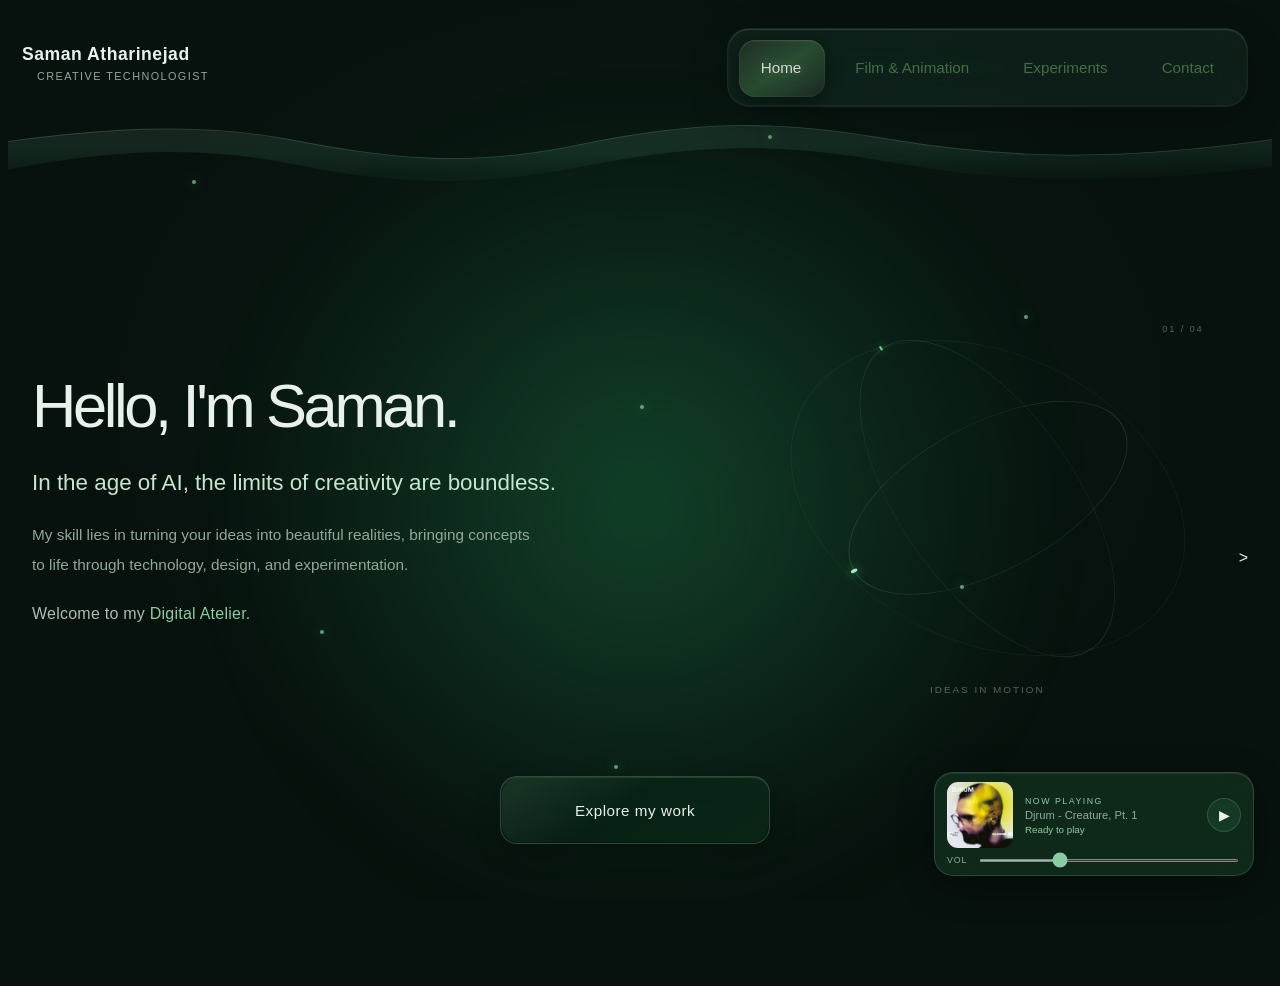
==== commit 2593e71a: "check" ====
--- a/index.html
+++ b/index.html
@@ -203,75 +203,133 @@
             </button>
           </div>
         </section>
-
-        <!-- View 02: AI Video Gallery -->
-
         <!-- View 02: Film & Animation -->
         <section class="view film-view" id="film-animation" hidden>
           <div class="film-gallery">
-            <!-- Section heading -->
             <div class="film-section-head">
               <div>
                 <div class="film-eyebrow">
-                  THE DIGITAL ATELIER · SELECTED WORKS
-                </div>
-
+                  THE DIGITAL ATELIER · FEATURED EXPERIENCE
+                </div>
                 <h1 class="film-section-title">Film &amp; Animation</h1>
               </div>
 
               <div class="film-section-note">
-                A collection of moving images,<br />
-                visual stories and creative experiments.
-              </div>
-            </div>
-
-            <!-- Layered video gallery -->
-            <section
-              class="film-gallery-stage"
-              id="film-gallery-stage"
-              aria-label="Film and animation gallery"
+                Two films connected through an interactive experience.
+              </div>
+            </div>
+
+            <div
+              class="film-experience"
+              id="film-experience"
+              data-stage="first"
             >
-              <button
-                class="film-gallery-card film-previous"
-                id="film-previous-card"
-                type="button"
-                aria-label="View previous project"
-              ></button>
-
-              <button
-                class="film-gallery-card film-active"
-                id="film-active-card"
-                type="button"
-                aria-label="Play selected project"
-              ></button>
-
-              <button
-                class="film-gallery-card film-next"
-                id="film-next-card"
-                type="button"
-                aria-label="View next project"
-              ></button>
-            </section>
-
-            <!-- Project information -->
-            <section
-              class="film-gallery-meta"
-              id="film-gallery-meta"
-              aria-live="polite"
-            >
-              <div>
-                <div class="film-meta-category" id="film-meta-category"></div>
-
-                <h2 class="film-meta-title" id="film-meta-title"></h2>
-                <div
-                  class="film-progress-dots"
-                  id="film-progress-dots"
-                  aria-label="Choose a project"
-                ></div>
-              </div>
-            </section>
+              <!-- PART 01: First video. Its source is configured in film-gallery.js. -->
+              <section
+                class="film-stage"
+                id="film-first-stage"
+                aria-label="First film"
+              >
+                <div class="film-video-frame">
+                  <video
+                    class="film-experience-video"
+                    id="film-first-video"
+                    playsinline
+                    controls
+                    preload="metadata"
+                    aria-label="First film"
+                    hidden
+                  ></video>
+
+                  <div
+                    class="film-video-placeholder"
+                    id="film-first-placeholder"
+                  >
+                    <span class="film-placeholder-index"
+                      >PART I / THE OPENING</span
+                    >
+                    <h2>First film</h2>
+                    <p>
+                      Your first video will appear here once you add its file
+                      path in <strong>film-gallery.js</strong>.
+                    </p>
+                    <code class="film-video-path"
+                      >./assets/videos/first-video.mp4</code
+                    >
+                    <button
+                      class="film-stage-button"
+                      id="film-preview-phone"
+                      type="button"
+                    >
+                      Preview phone interaction
+                    </button>
+                  </div>
+                </div>
+                <p class="film-stage-caption">The story begins here</p>
+              </section>
+
+              <!-- PART 02: Interactive phone experience. -->
+              <section
+                class="film-stage film-phone-stage"
+                id="film-phone-stage"
+                aria-label="Interactive phone experience"
+                hidden
+              >
+                <div class="film-phone-host" id="future-phone"></div>
+                <p class="film-phone-caption">
+                  Follow the conversation, then tap the fingerprint scanner to
+                  continue.
+                </p>
+              </section>
+
+              <!-- PART 03: Second video, shown after fingerprint verification. -->
+              <section
+                class="film-stage"
+                id="film-second-stage"
+                aria-label="Second film"
+                hidden
+              >
+                <div class="film-video-frame">
+                  <video
+                    class="film-experience-video"
+                    id="film-second-video"
+                    playsinline
+                    controls
+                    preload="metadata"
+                    aria-label="Second film"
+                    hidden
+                  ></video>
+
+                  <div
+                    class="film-video-placeholder"
+                    id="film-second-placeholder"
+                  >
+                    <span class="film-placeholder-index"
+                      >PART II / THE REVEAL</span
+                    >
+                    <h2>Second film</h2>
+                    <p>
+                      Your second video will appear here once you add its file
+                      path in <strong>film-gallery.js</strong>.
+                    </p>
+                    <code class="film-video-path"
+                      >./assets/videos/second-video.mp4</code
+                    >
+                  </div>
+                </div>
+
+                <button
+                  class="film-stage-button film-replay-button"
+                  id="film-replay-experience"
+                  type="button"
+                >
+                  Replay experience
+                </button>
+              </section>
+            </div>
           </div>
         </section>
+        >
 
         <!-- View 03: Digital Experiments -->
         <section class="view experiments-view" id="experiments" hidden>
--- a/film-gallery.css
+++ b/film-gallery.css
@@ -1,11 +1,15 @@
-/* =====================================
-   FILM & ANIMATION GALLERY
-   All selectors are scoped to this view.
-===================================== */
+@import url("https://fonts.googleapis.com/css2?family=Jost:wght@200;300;400&family=IBM+Plex+Mono:wght@300;400&display=swap");
+
+/* =========================================
+   FILM & ANIMATION — TWO-PART EXPERIENCE
+   Page styling follows the Digital Atelier.
+   The .fy phone component keeps its own namespace.
+========================================= */
 
 .film-view {
   width: 100%;
 }
+
 .film-gallery {
   width: 100%;
   max-width: 1200px;
@@ -35,6 +39,7 @@
   content: "";
   width: 6px;
   height: 6px;
+  flex: 0 0 6px;
   border-radius: 50%;
   background: #8bcba4;
   box-shadow: 0 0 12px rgba(85, 202, 131, 0.7);
@@ -49,484 +54,207 @@
 }
 
 .film-section-note {
-  max-width: 250px;
+  max-width: 290px;
   color: var(--text-secondary);
   font-size: 0.78rem;
   line-height: 1.6;
   text-align: right;
 }
 
-/* Layered carousel stage */
-
-.film-gallery-stage {
+/* Main experience state container */
+
+.film-experience {
+  width: 100%;
+  min-height: 350px;
+  display: flex;
+  justify-content: center;
+  align-items: center;
+  padding: 5px 0 12px;
+}
+
+.film-stage[hidden],
+.film-experience-video[hidden],
+.film-video-placeholder[hidden] {
+  display: none !important;
+}
+
+.film-stage {
+  width: 100%;
+  display: flex;
+  flex-direction: column;
+  align-items: center;
+  gap: 15px;
+}
+
+/* Video frame */
+
+.film-video-frame {
   position: relative;
-  display: flex;
-  align-items: center;
-  justify-content: center;
+  width: min(100%, 960px);
+  aspect-ratio: 16 / 9;
+  overflow: hidden;
+  border: 1px solid rgba(180, 225, 195, 0.2);
+  border-radius: 20px;
+  background: #030805;
+  box-shadow:
+    0 25px 75px rgba(0, 0, 0, 0.38),
+    0 0 32px rgba(85, 202, 131, 0.055),
+    inset 0 1px 0 rgba(255, 255, 255, 0.06);
+}
+
+.film-experience-video {
+  display: block;
   width: 100%;
-  height: clamp(320px, 42vw, 530px);
-  min-height: 300px;
-  max-height: 530px;
-  perspective: 1400px;
-  touch-action: pan-y;
-  user-select: none;
-  -webkit-user-select: none;
-}
-
-.film-gallery-card {
-  position: absolute;
-  top: 50%;
-  display: block;
-  aspect-ratio: 16/9;
-  padding: 0;
-  overflow: hidden;
-  border: 1px solid rgba(200, 235, 210, 0.16);
-  border-radius: 18px;
-  color: #fff;
-  background: #0d1b13;
-  font: inherit;
-  text-align: left;
-  cursor: pointer;
-  box-shadow: 0 22px 65px rgba(0, 0, 0, 0.42);
-  transition:
-    transform 0.7s cubic-bezier(0.2, 0.8, 0.2, 1),
-    opacity 0.55s ease,
-    filter 0.55s ease,
-    box-shadow 0.55s ease;
-  will-change: transform, opacity, filter;
-}
-
-.film-gallery-card:focus-visible {
-  outline: 2px solid var(--green);
-  outline-offset: 5px;
-}
-
-.film-gallery-card.film-active {
-  z-index: 3;
-  left: 50%;
-  width: min(76%, 940px);
-  opacity: 1;
-  filter: none;
-  transform: translate(-50%, -50%) scale(1);
-  cursor: pointer;
-  box-shadow:
-    0 28px 90px rgba(0, 0, 0, 0.48),
-    0 0 0 1px rgba(180, 225, 195, 0.08);
-}
-
-.film-gallery-card.film-previous {
-  z-index: 2;
-  left: 0;
-  width: min(58%, 700px);
-  opacity: 0.58;
-  filter: brightness(0.58) saturate(0.75);
-  transform: translate(-9%, -50%) scale(0.78) rotateY(12deg);
-}
-
-.film-gallery-card.film-next {
-  z-index: 2;
-  right: 0;
-  width: min(58%, 700px);
-  opacity: 0.66;
-  filter: brightness(0.66) saturate(0.8);
-  transform: translate(9%, -50%) scale(0.78) rotateY(-12deg);
-}
-
-.film-gallery-card.film-previous:hover {
-  opacity: 0.86;
-  filter: brightness(0.82);
-  transform: translate(-7%, -50%) scale(0.81) rotateY(8deg);
-}
-
-.film-gallery-card.film-next:hover {
-  opacity: 0.9;
-  filter: brightness(0.85);
-  transform: translate(7%, -50%) scale(0.81) rotateY(-8deg);
-}
-
-.film-gallery-card.film-active.is-playing {
-  box-shadow:
-    0 28px 90px rgba(0, 0, 0, 0.48),
-    0 0 34px rgba(95, 190, 125, 0.12);
-}
-
-/* Thumbnail scenes and real video layer */
-
-.film-card-scene,
-.film-card-video {
+  height: 100%;
+  object-fit: contain;
+  background: #030605;
+}
+
+/* Deliberate placeholders until the real video paths are added */
+
+.film-video-placeholder {
   position: absolute;
   inset: 0;
+  display: flex;
+  flex-direction: column;
+  justify-content: center;
+  align-items: center;
+  gap: 12px;
+  padding: clamp(18px, 4vw, 42px);
+  text-align: center;
+  background:
+    radial-gradient(
+      ellipse at 50% 42%,
+      rgba(40, 160, 95, 0.2),
+      transparent 55%
+    ),
+    linear-gradient(145deg, rgba(13, 35, 23, 0.94), rgba(3, 9, 6, 0.98));
+}
+
+.film-placeholder-index {
+  color: #8bcba4;
+  font-size: 0.62rem;
+  letter-spacing: 0.24em;
+  text-transform: uppercase;
+}
+
+.film-video-placeholder h2 {
+  margin: 0;
+  color: var(--text-primary);
+  font-size: clamp(1.45rem, 3vw, 2.35rem);
+  font-weight: 450;
+  letter-spacing: -0.045em;
+}
+
+.film-video-placeholder p {
+  max-width: 440px;
+  margin: 0;
+  color: var(--text-secondary);
+  font-size: 0.86rem;
+  line-height: 1.7;
+}
+
+.film-video-path {
+  display: inline-block;
+  max-width: 100%;
+  padding: 7px 11px;
+  border: 1px solid rgba(180, 220, 195, 0.12);
+  border-radius: 8px;
+  color: rgba(190, 220, 200, 0.58);
+  background: rgba(0, 0, 0, 0.2);
+  font-family: "IBM Plex Mono", Consolas, monospace;
+  font-size: 0.67rem;
+  overflow-wrap: anywhere;
+}
+
+.film-stage-button {
+  min-height: 43px;
+  margin-top: 8px;
+  padding: 0 22px;
+  border: 1px solid rgba(170, 225, 185, 0.3);
+  border-radius: 14px;
+  color: var(--text-primary);
+  background: rgba(13, 43, 25, 0.48);
+  -webkit-backdrop-filter: blur(16px) saturate(135%);
+  backdrop-filter: blur(16px) saturate(135%);
+  box-shadow:
+    0 8px 24px rgba(0, 0, 0, 0.2),
+    inset 0 1px 1px rgba(255, 255, 255, 0.12);
+  font: inherit;
+  font-size: 0.8rem;
+  letter-spacing: 0.035em;
+  cursor: pointer;
+  transition:
+    transform 180ms ease,
+    border-color 220ms ease,
+    background 220ms ease,
+    box-shadow 220ms ease;
+}
+
+.film-stage-button:hover {
+  transform: translateY(-2px);
+  border-color: rgba(170, 235, 190, 0.52);
+  background: rgba(17, 57, 32, 0.62);
+  box-shadow: 0 0 22px rgba(85, 202, 131, 0.09);
+}
+
+.film-stage-button:active {
+  transform: translateY(1px) scale(0.98);
+}
+
+.film-stage-button:focus-visible {
+  outline: 2px solid var(--green);
+  outline-offset: 4px;
+}
+
+.film-stage-caption {
+  margin: 0;
+  color: rgba(180, 210, 190, 0.48);
+  font-size: 0.65rem;
+  letter-spacing: 0.13em;
+  text-align: center;
+  text-transform: uppercase;
+}
+
+/* Interactive phone stage */
+
+.film-phone-stage {
+  width: 100%;
+  display: flex;
+  flex-direction: column;
+  align-items: center;
+  gap: 17px;
+}
+
+.film-phone-host {
+  position: relative;
+  width: min(330px, 78vw);
+  aspect-ratio: 9 / 19.5;
+  flex: 0 0 auto;
+  filter: drop-shadow(0 24px 50px rgba(0, 0, 0, 0.28));
+}
+
+.film-phone-host .fy {
   width: 100%;
   height: 100%;
 }
 
-.film-card-scene {
-  overflow: hidden;
-  background-position: center;
-  background-size: cover;
-}
-
-.film-card-scene::after {
-  content: "";
-  position: absolute;
-  inset: 0;
-  background: linear-gradient(
-    180deg,
-    rgba(2, 8, 5, 0.08),
-    transparent 45%,
-    rgba(2, 8, 5, 0.48)
-  );
-}
-
-.film-card-video {
-  z-index: 1;
-  object-fit: cover;
-  background: #07110d;
-}
-
-.film-card-kicker,
-.film-card-scene-name {
-  position: absolute;
-  z-index: 2;
-  left: 22px;
-  color: rgba(239, 248, 241, 0.84);
-  text-transform: uppercase;
-  pointer-events: none;
-}
-
-.film-card-kicker {
-  top: 20px;
-  font-size: 0.58rem;
-  letter-spacing: 0.2em;
-}
-
-.film-card-scene-name {
-  bottom: 21px;
-  font-size: clamp(0.8rem, 1.5vw, 1.05rem);
-  letter-spacing: 0.13em;
-}
-
-/* Active video play/pause indicator */
-
-.film-play-indicator {
-  position: absolute;
-  z-index: 4;
-  top: 50%;
-  left: 50%;
-  display: grid;
-  place-items: center;
-  width: 66px;
-  height: 66px;
-  border: 1px solid rgba(237, 248, 240, 0.55);
-  border-radius: 50%;
-  color: #edf8f0;
-  background: rgba(8, 22, 13, 0.34);
-  -webkit-backdrop-filter: blur(12px);
-  backdrop-filter: blur(12px);
-  box-shadow: 0 0 32px rgba(190, 240, 205, 0.13);
-  opacity: 0;
-  transform: translate(-50%, -50%);
-  transition: opacity 0.25s;
-  font-size: 1.05rem;
-  pointer-events: none;
-}
-
-.film-gallery-card.film-active:hover .film-play-indicator,
-.film-gallery-card.film-active:not(.is-playing) .film-play-indicator {
-  opacity: 1;
-}
-
-.film-gallery-card.film-active.is-playing .film-play-indicator {
-  opacity: 0.38;
-}
-
-/* CSS-drawn placeholders until your video files are added */
-
-.film-scene-cinema {
-  background: linear-gradient(180deg, #101b20 0%, #354a4c 43%, #111c1b 100%);
-}
-
-.film-scene-cinema::before {
-  content: "";
-  position: absolute;
-  inset: 0;
-  background:
-    radial-gradient(
-      ellipse at 52% 36%,
-      rgba(230, 213, 169, 0.5),
-      transparent 10%
-    ),
-    linear-gradient(
-      155deg,
-      transparent 40%,
-      rgba(10, 24, 22, 0.85) 41% 50%,
-      transparent 51%
-    ),
-    linear-gradient(25deg, #091410 10%, transparent 55%);
-}
-
-.film-mountain {
-  position: absolute;
-  bottom: -18%;
-  width: 78%;
-  height: 70%;
-  opacity: 0.85;
-  background: linear-gradient(145deg, #52675f, #14251e 65%);
-  clip-path: polygon(
-    0 100%,
-    22% 32%,
-    35% 56%,
-    58% 5%,
-    75% 54%,
-    90% 26%,
-    100% 100%
-  );
-}
-
-.film-mountain-back {
-  left: -5%;
-  bottom: -10%;
-  transform: scale(1.25);
-  background: linear-gradient(145deg, #718077, #20382f);
-  opacity: 0.48;
-}
-
-.film-mountain-front {
-  right: -8%;
-  width: 85%;
-}
-
-.film-horizon {
-  position: absolute;
-  right: 0;
-  bottom: 24%;
-  left: 0;
-  height: 1px;
-  background: rgba(223, 224, 193, 0.46);
-  box-shadow: 0 0 35px 8px rgba(201, 216, 183, 0.12);
-}
-
-.film-scene-animation {
-  background:
-    radial-gradient(circle at 68% 36%, #d9a56d 0 9%, transparent 10%),
-    linear-gradient(135deg, #3a6753, #142a25 55%, #101b19);
-}
-
-.film-scene-animation::before {
-  content: "";
-  position: absolute;
-  top: 8%;
-  left: 24%;
-  width: 58%;
-  aspect-ratio: 1;
-  border-radius: 50%;
-  background: radial-gradient(
-    circle at 35% 30%,
-    #f1d7a3,
-    #d88c58 42%,
-    #8e594a 70%,
-    transparent 72%
-  );
-  filter: drop-shadow(0 24px 38px rgba(0, 0, 0, 0.28));
-}
-
-.film-scene-animation::after {
-  content: "";
-  position: absolute;
-  bottom: -21%;
-  left: 38%;
-  width: 25%;
-  height: 68%;
-  border-radius: 48% 48% 10% 10%;
-  background: linear-gradient(90deg, #213e38, #6d9a76 45%, #24483b);
-  transform: rotate(18deg);
-}
-
-.film-scene-shape {
-  position: absolute;
-  top: 18%;
-  left: 10%;
-  width: 78%;
-  height: 60%;
-  border: 1px solid rgba(248, 224, 172, 0.58);
-  border-radius: 50%;
-  transform: rotate(-23deg);
-}
-
-.film-scene-short {
-  background: linear-gradient(125deg, #111c18, #31594a 45%, #101917 100%);
-}
-
-.film-scene-short::before {
-  content: "";
-  position: absolute;
-  top: -13%;
-  left: 28%;
-  width: 42%;
-  height: 130%;
-  border-radius: 45% 45% 28% 28%;
-  background: linear-gradient(90deg, #0b1713, #8aab91 48%, #263c32 78%);
-  box-shadow: 0 0 70px rgba(112, 194, 143, 0.2);
-  transform: rotate(12deg);
-}
-
-.film-scene-short::after {
-  content: "";
-  position: absolute;
-  top: 14%;
-  left: 38%;
-  width: 22%;
-  height: 80%;
-  border-radius: 50%;
-  background: linear-gradient(
-    110deg,
-    rgba(220, 240, 220, 0.22),
-    transparent 55%
-  );
-  transform: rotate(12deg);
-}
-
-.film-scene-lines {
-  position: absolute;
-  inset: 0;
-  opacity: 0.18;
-  background: repeating-linear-gradient(
-    0deg,
-    transparent 0 3px,
-    rgba(240, 255, 245, 0.08) 4px,
-    transparent 5px
-  );
-  mix-blend-mode: screen;
-}
-
-.film-gallery-card.film-active .film-card-scene {
-  animation: film-scene-drift 18s ease-in-out infinite alternate;
-}
-
-@keyframes film-scene-drift {
-  from {
-    transform: scale(1);
-  }
-  to {
-    transform: scale(1.045);
-  }
-}
-
-/* Project information and indicators */
-
-.film-gallery-meta {
-  display: grid;
-  grid-template-columns: minmax(0, 1fr) auto;
-  align-items: end;
-  gap: 24px;
-  width: min(76%, 940px);
-  margin: 6px auto 0;
-  will-change: opacity, transform, filter;
-}
-
-.film-meta-category {
-  margin-bottom: 8px;
-  color: var(--green);
-  font-size: 0.62rem;
-  letter-spacing: 0.19em;
-  text-transform: uppercase;
-}
-
-.film-meta-title {
-  margin: 0 0 7px;
-  font-size: clamp(1.1rem, 2vw, 1.5rem);
-  font-weight: 500;
-  letter-spacing: -0.025em;
-}
-
-.film-meta-description {
-  max-width: 640px;
+.film-phone-caption {
+  max-width: 420px;
   margin: 0;
   color: var(--text-secondary);
-  font-size: 0.8rem;
-  line-height: 1.65;
-}
-
-.film-meta-side {
-  display: flex;
-  align-items: center;
-  gap: 13px;
-  color: var(--text-secondary);
-  font-size: 0.68rem;
-  white-space: nowrap;
-}
-
-.film-progress-dots {
-  display: flex;
-  gap: 7px;
-  margin-top: 16px;
-}
-
-.film-progress-dot {
-  width: 5px;
-  height: 5px;
-  padding: 0;
-  border: 0;
-  border-radius: 50%;
-  background: rgba(190, 220, 200, 0.25);
-  cursor: pointer;
-  transition:
-    width 0.3s,
-    background 0.3s;
-}
-
-.film-progress-dot[aria-current="true"] {
-  width: 24px;
-  border-radius: 8px;
-  background: var(--green);
-}
-
-.film-gesture-hint {
-  display: flex;
-  align-items: center;
-  gap: 9px;
-  color: rgba(180, 210, 190, 0.48);
-  font-size: 0.65rem;
-  letter-spacing: 0.09em;
-  text-transform: uppercase;
-}
-
-.film-gesture-line {
-  width: 28px;
-  height: 1px;
-  background: rgba(180, 210, 190, 0.4);
-}
-
-.film-footer-note {
-  display: flex;
-  justify-content: space-between;
-  align-items: center;
-  gap: 12px;
-  margin-top: 27px;
-  padding: 14px 90px 0 0;
-  border-top: 1px solid rgba(180, 220, 195, 0.08);
-  color: rgba(180, 210, 190, 0.4);
-  font-size: 0.62rem;
-  letter-spacing: 0.08em;
-  text-transform: uppercase;
-}
-
-/* Fluid transition states */
-
-.film-gallery-stage.is-transitioning {
-  cursor: progress;
-}
-
-.film-gallery-stage.is-transitioning
-  .film-gallery-card:not(.film-transition-snapshot) {
-  pointer-events: none;
-}
-
-.film-gallery-card.film-transition-snapshot {
-  pointer-events: none !important;
-}
-
-/* Responsive layout */
+  font-size: 0.75rem;
+  line-height: 1.6;
+  text-align: center;
+}
+
+/* Second-video replay control */
+
+.film-replay-button {
+  margin-top: 4px;
+}
+
+/* Small screens */
 
 @media (max-width: 760px) {
   .film-section-head {
@@ -541,72 +269,643 @@
     text-align: left;
   }
 
-  .film-gallery-stage {
-    height: clamp(270px, 72vw, 390px);
+  .film-experience {
     min-height: 270px;
-  }
-
-  .film-gallery-card.film-active {
-    width: 88%;
-  }
-
-  .film-gallery-card.film-previous,
-  .film-gallery-card.film-next {
-    width: 70%;
-    opacity: 0.48;
-  }
-
-  .film-gallery-card.film-previous {
-    transform: translate(-15%, -50%) scale(0.76) rotateY(9deg);
-  }
-
-  .film-gallery-card.film-next {
-    transform: translate(15%, -50%) scale(0.76) rotateY(-9deg);
-  }
-
-  .film-card-kicker {
-    left: 13px;
-    top: 13px;
-    font-size: 0.48rem;
-  }
-
-  .film-card-scene-name {
-    left: 13px;
-    bottom: 13px;
+    padding-top: 3px;
+  }
+
+  .film-video-frame {
+    border-radius: 14px;
+  }
+
+  .film-video-placeholder p {
+    font-size: 0.76rem;
+  }
+
+  .film-video-path {
+    font-size: 0.58rem;
+  }
+
+  .film-phone-host {
+    width: min(300px, 78vw);
+  }
+}
+
+@media (max-width: 420px) {
+  .film-video-placeholder {
+    gap: 8px;
+    padding: 12px;
+  }
+
+  .film-video-placeholder h2 {
+    font-size: 1.35rem;
+  }
+
+  .film-video-placeholder p {
+    font-size: 0.7rem;
+  }
+
+  .film-stage-button {
+    min-height: 39px;
+    padding-inline: 15px;
     font-size: 0.72rem;
   }
-
-  .film-play-indicator {
-    width: 52px;
-    height: 52px;
-  }
-
-  .film-gallery-meta {
-    width: 88%;
-    grid-template-columns: 1fr;
-    gap: 12px;
-    margin-top: 0;
-  }
-
-  .film-meta-side {
-    justify-content: space-between;
-  }
-
-  .film-footer-note {
-    padding-right: 72px;
-    font-size: 0.55rem;
-  }
-}
-
-/* Accessibility */
+}
 
 @media (prefers-reduced-motion: reduce) {
-  .film-gallery-card.film-active .film-card-scene {
-    animation: none;
-  }
-
-  .film-gallery-card,
-  .film-progress-dot {
+  .film-stage-button {
     transition: none;
   }
 }
+
+/* =========================================
+   CLAUDE'S PHONE EXPERIENCE
+   Kept under .fy so it does not leak into
+   the rest of the Digital Atelier styles.
+========================================= */
+
+.fy {
+  --bg: #030605;
+  --green: #3dff8a;
+  --dim: #1f8f52;
+  --ink: #d9f5e4;
+  --glow: 0 0 18px rgba(61, 255, 138, 0.55);
+  position: relative;
+  width: 100%;
+  height: 100%;
+  overflow: hidden;
+  border-radius: 6cqw;
+  background: var(--bg);
+  container-type: size;
+  cursor: default;
+  color: var(--ink);
+  font-family: "Jost", "Helvetica Neue", Arial, sans-serif;
+  -webkit-tap-highlight-color: transparent;
+  user-select: none;
+  box-shadow:
+    0 0 0 1px rgba(61, 255, 138, 0.25),
+    0 0 40px rgba(61, 255, 138, 0.12);
+}
+
+.fy,
+.fy * {
+  box-sizing: border-box;
+}
+
+.fy:focus-visible {
+  outline: 2px solid var(--green);
+  outline-offset: 4px;
+}
+
+.fy.ready {
+  cursor: pointer;
+  animation: fy-breathe 3.2s ease-in-out infinite;
+}
+
+@keyframes fy-breathe {
+  0%,
+  100% {
+    box-shadow:
+      0 0 0 1px rgba(61, 255, 138, 0.25),
+      0 0 30px rgba(61, 255, 138, 0.1);
+  }
+  50% {
+    box-shadow:
+      0 0 0 1px rgba(61, 255, 138, 0.7),
+      0 0 70px rgba(61, 255, 138, 0.4);
+  }
+}
+
+.fy-rain {
+  position: absolute;
+  inset: 0;
+  z-index: 0;
+  width: 100%;
+  height: 100%;
+}
+
+.fy-scene {
+  position: absolute;
+  inset: 0;
+  z-index: 1;
+  display: flex;
+  flex-direction: column;
+  opacity: 0;
+  pointer-events: none;
+  transition: opacity 0.9s ease;
+}
+
+.fy-scene.on {
+  opacity: 1;
+}
+
+.fy-ad {
+  align-items: center;
+  justify-content: space-between;
+  padding: 9cqw 8cqw 12cqw;
+}
+
+.fy-brand {
+  z-index: 2;
+  margin-right: -0.7em;
+  color: var(--green);
+  font-size: 4.2cqw;
+  font-weight: 300;
+  letter-spacing: 0.7em;
+  opacity: 0.85;
+}
+
+.fy-vline {
+  position: absolute;
+  top: 0;
+  bottom: 0;
+  left: 50%;
+  width: 2px;
+  margin-left: -1px;
+  background: linear-gradient(
+    transparent,
+    var(--green) 30%,
+    var(--green) 70%,
+    transparent
+  );
+  box-shadow: var(--glow);
+  transform: scaleY(0);
+  transition: transform 1.4s cubic-bezier(0.2, 0.7, 0.2, 1);
+}
+
+.fy-scene.on .fy-vline {
+  transform: scaleY(1);
+}
+
+.fy-slogan {
+  position: relative;
+  z-index: 2;
+  margin-right: -0.3em;
+  color: var(--green);
+  font-size: 8cqw;
+  font-weight: 200;
+  line-height: 1.5;
+  letter-spacing: 0.3em;
+  text-align: center;
+  white-space: nowrap;
+  opacity: 0;
+  filter: blur(6px);
+  text-shadow:
+    0 0 24px rgba(61, 255, 138, 0.45),
+    0 0 3px #000;
+  transition:
+    opacity 1.6s ease,
+    filter 1.6s ease;
+}
+
+.fy-slogan span {
+  display: block;
+  padding: 0 2cqw;
+  background: rgba(3, 6, 5, 0.55);
+}
+
+.fy-slogan.in {
+  opacity: 1;
+  filter: blur(0);
+}
+
+.fy-cta {
+  position: relative;
+  z-index: 2;
+  padding: 3.6cqw 9cqw;
+  border: 1px solid rgba(61, 255, 138, 0.7);
+  border-radius: 99px;
+  color: var(--green);
+  background: rgba(3, 6, 5, 0.7);
+  font:
+    300 4.6cqw/1 "Jost",
+    sans-serif;
+  letter-spacing: 0.3em;
+  margin-right: -0.3em;
+  opacity: 0;
+  transition:
+    opacity 0.8s,
+    transform 0.2s,
+    background 0.2s;
+}
+
+.fy-cta.in {
+  opacity: 1;
+}
+
+.fy-cta.press {
+  transform: scale(0.94);
+  background: rgba(61, 255, 138, 0.22);
+}
+
+.fy-tap {
+  position: absolute;
+  z-index: 4;
+  width: 18cqw;
+  height: 18cqw;
+  margin: -9cqw 0 0 -9cqw;
+  border: 2px solid var(--green);
+  border-radius: 50%;
+  opacity: 0;
+  pointer-events: none;
+  transform: scale(0.2);
+}
+
+.fy-tap.go {
+  animation: fy-tapanim 0.9s ease-out;
+}
+
+@keyframes fy-tapanim {
+  0% {
+    opacity: 0.9;
+    transform: scale(0.2);
+  }
+  100% {
+    opacity: 0;
+    transform: scale(1.6);
+  }
+}
+
+.fy-chat {
+  padding: 9cqw 6cqw 8cqw;
+}
+
+.fy-top {
+  display: flex;
+  align-items: center;
+  gap: 3cqw;
+  padding-bottom: 4cqw;
+  border-bottom: 1px solid rgba(61, 255, 138, 0.2);
+}
+
+.fy-dot {
+  width: 2.4cqw;
+  height: 2.4cqw;
+  border-radius: 50%;
+  background: var(--green);
+  box-shadow: var(--glow);
+}
+
+.fy-top b {
+  color: var(--green);
+  font-size: 4.4cqw;
+  font-weight: 400;
+  letter-spacing: 0.5em;
+}
+
+.fy-top i {
+  margin-left: auto;
+  color: var(--dim);
+  font:
+    300 3.2cqw "IBM Plex Mono",
+    monospace;
+}
+
+.fy-msgs {
+  display: flex;
+  flex: 1;
+  flex-direction: column;
+  gap: 5cqw;
+  padding-top: 7cqw;
+  overflow: hidden;
+}
+
+.fy-m {
+  max-width: 88%;
+  padding: 3.4cqw 4cqw;
+  border-radius: 2.5cqw;
+  background: rgba(3, 6, 5, 0.78);
+  font:
+    300 4.3cqw/1.65 "IBM Plex Mono",
+    monospace;
+  white-space: pre-wrap;
+}
+
+.fy-ai {
+  align-self: flex-start;
+  border-left: 2px solid var(--green);
+  color: var(--ink);
+}
+
+.fy-me {
+  align-self: flex-end;
+  border: 1px solid rgba(61, 255, 138, 0.55);
+  color: var(--green);
+  animation: fy-pop 0.35s ease-out;
+}
+
+@keyframes fy-pop {
+  from {
+    opacity: 0;
+    transform: translateY(2cqw);
+  }
+  to {
+    opacity: 1;
+    transform: none;
+  }
+}
+
+.fy-dots {
+  display: inline-flex;
+  gap: 1.6cqw;
+}
+
+.fy-dots u {
+  width: 1.8cqw;
+  height: 1.8cqw;
+  border-radius: 50%;
+  background: var(--green);
+  animation: fy-bl 1s infinite;
+}
+
+.fy-dots u:nth-child(2) {
+  animation-delay: 0.2s;
+}
+.fy-dots u:nth-child(3) {
+  animation-delay: 0.4s;
+}
+
+@keyframes fy-bl {
+  0%,
+  100% {
+    opacity: 0.2;
+  }
+  50% {
+    opacity: 1;
+  }
+}
+
+.fy-bar {
+  display: flex;
+  align-items: center;
+  gap: 3cqw;
+  padding: 3cqw 3cqw 3cqw 5cqw;
+  border: 1px solid rgba(61, 255, 138, 0.45);
+  border-radius: 99px;
+  background: rgba(3, 6, 5, 0.85);
+  transition: opacity 0.6s;
+}
+
+.fy-chat.done .fy-bar {
+  opacity: 0;
+}
+
+.fy-inp {
+  flex: 1;
+  overflow: hidden;
+  font:
+    300 4.2cqw "IBM Plex Mono",
+    monospace;
+  white-space: nowrap;
+}
+
+.fy-inp::after {
+  display: inline-block;
+  width: 0.5ch;
+  height: 1.1em;
+  margin-left: 0.4ch;
+  background: var(--green);
+  content: "";
+  vertical-align: -0.2em;
+  animation: fy-cur 1s steps(1) infinite;
+}
+
+@keyframes fy-cur {
+  50% {
+    opacity: 0;
+  }
+}
+
+.fy-send {
+  display: grid;
+  width: 9cqw;
+  height: 9cqw;
+  place-items: center;
+  border: 1px solid var(--green);
+  border-radius: 50%;
+  color: var(--green);
+  font-size: 4.4cqw;
+  transition:
+    transform 0.15s,
+    background 0.15s;
+}
+
+.fy-send.press {
+  transform: scale(0.88);
+  background: rgba(61, 255, 138, 0.3);
+}
+
+.fy-pulse {
+  position: absolute;
+  z-index: 3;
+  top: 50%;
+  left: 50%;
+  width: 40cqw;
+  height: 40cqw;
+  margin: -20cqw 0 0 -20cqw;
+  border-radius: 50%;
+  opacity: 0;
+  pointer-events: none;
+  background: radial-gradient(
+    circle,
+    rgba(61, 255, 138, 0.85),
+    rgba(61, 255, 138, 0.25) 45%,
+    transparent 70%
+  );
+}
+
+.fy-pulse.go {
+  animation: fy-pulseanim 2.2s ease-out forwards;
+}
+
+@keyframes fy-pulseanim {
+  0% {
+    opacity: 0;
+    transform: scale(0.1);
+  }
+  15% {
+    opacity: 1;
+  }
+  100% {
+    opacity: 0;
+    transform: scale(9);
+  }
+}
+
+/* Fingerprint scanner and TAP HERE guide */
+
+.fy-fp {
+  position: absolute;
+  z-index: 2;
+  right: 0;
+  bottom: 7cqw;
+  left: 0;
+  display: flex;
+  flex-direction: column;
+  align-items: center;
+  gap: 3cqw;
+  opacity: 0;
+  pointer-events: none;
+  transition: opacity 0.8s;
+}
+
+.fy-fp.in {
+  opacity: 1;
+}
+
+.fy-fp-label {
+  padding: 1.6cqw 2cqw 1.6cqw 3cqw;
+  border-radius: 99px;
+  color: var(--green);
+  background: rgba(3, 6, 5, 0.8);
+  font:
+    300 4.6cqw/1 "Jost",
+    sans-serif;
+  letter-spacing: 0.5em;
+  margin-right: -0.5em;
+  text-shadow: var(--glow);
+}
+
+.fy-fp.in:not(.scanning) .fy-fp-label {
+  animation: fy-blink 1.6s ease-in-out infinite;
+}
+
+@keyframes fy-blink {
+  0%,
+  100% {
+    opacity: 0.45;
+  }
+  50% {
+    opacity: 1;
+  }
+}
+
+.fy-chev {
+  width: 4.6cqw;
+  height: 4.6cqw;
+  border-right: 2px solid var(--green);
+  border-bottom: 2px solid var(--green);
+  transform: rotate(45deg);
+  animation: fy-bob 1.2s ease-in-out infinite;
+}
+
+.fy-fp.scanning .fy-chev {
+  opacity: 0;
+  animation: none;
+}
+
+@keyframes fy-bob {
+  0%,
+  100% {
+    opacity: 0.25;
+    transform: translateY(0) rotate(45deg);
+  }
+  50% {
+    opacity: 1;
+    transform: translateY(2.5cqw) rotate(45deg);
+  }
+}
+
+.fy-scan {
+  position: relative;
+  width: 24cqw;
+  height: 24cqw;
+  border: 1.5px solid rgba(61, 255, 138, 0.8);
+  border-radius: 50%;
+  color: var(--green);
+  background: radial-gradient(
+    circle,
+    rgba(61, 255, 138, 0.14),
+    rgba(3, 6, 5, 0.85) 70%
+  );
+  box-shadow: var(--glow);
+  transition: background 0.3s;
+}
+
+.fy-scan::before,
+.fy-scan::after {
+  position: absolute;
+  inset: -1.5px;
+  border: 1.5px solid var(--green);
+  border-radius: 50%;
+  opacity: 0;
+  content: "";
+}
+
+.fy-fp.in:not(.scanning) .fy-scan::before {
+  animation: fy-ring 2s ease-out infinite;
+}
+.fy-fp.in:not(.scanning) .fy-scan::after {
+  animation: fy-ring 2s ease-out 0.9s infinite;
+}
+
+@keyframes fy-ring {
+  0% {
+    opacity: 0.8;
+    transform: scale(1);
+  }
+  100% {
+    opacity: 0;
+    transform: scale(1.9);
+  }
+}
+
+.fy-scan-in {
+  position: absolute;
+  inset: 0;
+  display: grid;
+  place-items: center;
+  overflow: hidden;
+  border-radius: 50%;
+}
+
+.fy-scan svg {
+  width: 58%;
+  height: 58%;
+}
+
+.fy-line {
+  position: absolute;
+  top: 8%;
+  right: 0;
+  left: 0;
+  height: 3px;
+  background: var(--green);
+  box-shadow: 0 0 14px var(--green);
+  opacity: 0;
+}
+
+.fy-fp.scanning .fy-line {
+  opacity: 1;
+  animation: fy-sweep 0.55s ease-in-out 2 alternate;
+}
+
+@keyframes fy-sweep {
+  from {
+    top: 8%;
+  }
+  to {
+    top: 88%;
+  }
+}
+
+.fy-fp.scanning .fy-scan {
+  background: radial-gradient(
+    circle,
+    rgba(61, 255, 138, 0.45),
+    rgba(3, 6, 5, 0.85) 70%
+  );
+}
+
+@media (prefers-reduced-motion: reduce) {
+  .fy.ready,
+  .fy-fp-label,
+  .fy-chev,
+  .fy-scan::before,
+  .fy-scan::after {
+    animation: none !important;
+  }
+  .fy-fp-label {
+    opacity: 1;
+  }
+}
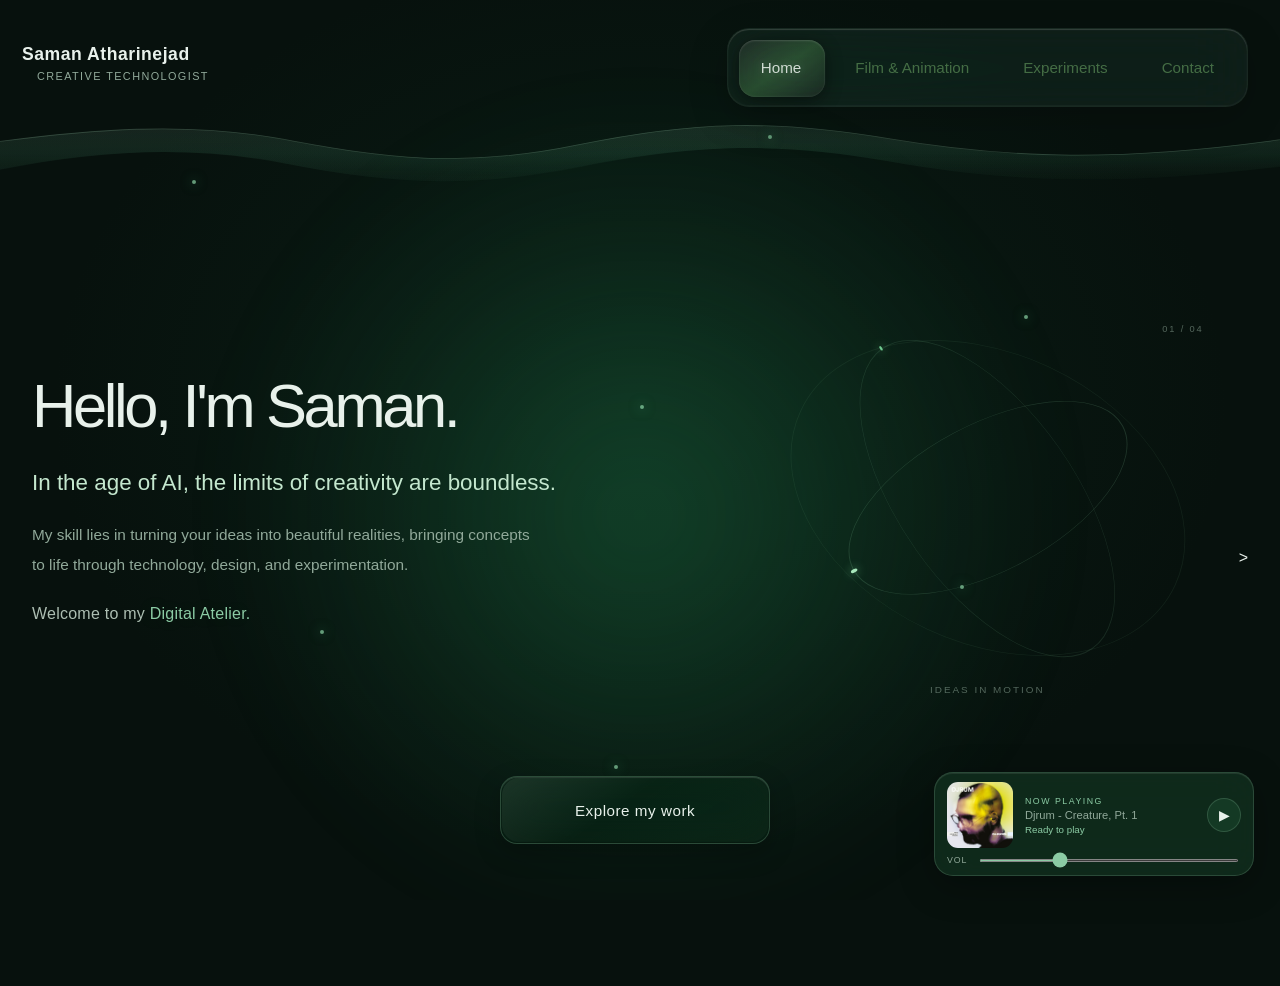
==== commit e202c645: "change fix" ====
--- a/index.html
+++ b/index.html
@@ -5,6 +5,18 @@
     <meta name="viewport" content="width=device-width, initial-scale=1.0" />
 
     <title>Saman Atharinejad — Digital Atelier</title>
+
+    <!--
+      FILE MAP
+        mainpage.css      colour tokens + shared layout (load this first)
+        film-gallery.css  Film & Animation view + the ARCHE phone
+        experiments.css   Experiments view
+        contact.css       Contact view
+        mainpage.js       navigation, explore button, music player
+        film-gallery.js   Film & Animation experience
+      The CSS files are separate so each view can be edited on its own.
+      Scripts use `defer`: they run after the page is parsed, in this order.
+    -->
     <link rel="stylesheet" href="mainpage.css" />
     <link rel="stylesheet" href="film-gallery.css" />
     <link rel="stylesheet" href="experiments.css" />
@@ -14,7 +26,8 @@
   </head>
 
   <body>
-    <!-- Background atmosphere -->
+    <!-- Decorative background: green glow + seven drifting dots (aria-hidden
+         = ignored by screen readers). Styled in mainpage.css sections 2-3. -->
     <div class="ambient-background" aria-hidden="true">
       <div class="ambient-glow"></div>
 
@@ -29,16 +42,19 @@
       </div>
     </div>
 
-    <!-- Website -->
+    <!-- Everything the visitor reads and clicks lives inside .site-container -->
     <div class="site-container">
-      <!-- Header -->
+      <!-- Header: brand, navigation and the animated ribbon underneath -->
       <header class="site-header">
         <div class="brand">
           <span class="brand-name">Saman Atharinejad</span>
           <span class="brand-role">Creative Technologist</span>
         </div>
 
-        <!-- Navigation -->
+        <!-- Navigation. Each button's data-view must match the id of the
+             <section class="view"> it opens (see <main> below).
+             The first button with class "active" is the page shown on load.
+             .glass-indicator is the sliding highlight, moved by mainpage.js. -->
         <nav class="main-navigation" aria-label="Main navigation">
           <span class="glass-indicator" aria-hidden="true"></span>
 
@@ -59,7 +75,22 @@
           </button>
         </nav>
 
-        <!-- Animated header ribbon -->
+        <!--
+          Animated header ribbon: three translucent wave shapes (back ribbon,
+          main ribbon, thin highlight line) that slowly morph.
+
+          SIZE: the CSS (.header-wave, mainpage.css 5.2) stretches this SVG to
+          the full width of the screen. preserveAspectRatio="none" lets the
+          drawing stretch to fit any width, and every path runs from x=-20 to
+          x=1460 (the viewBox is 1440 wide) so the ends are always off-screen.
+
+          ANIMATION: each <animate> morphs the path's "d" through four
+          shapes. If you edit a shape, keep the SAME number and order of
+          path commands in every entry of `values`, otherwise the browser
+          can't blend between them and the animation stops. The first and
+          last entries are identical so the loop is seamless. The durations
+          (15s and 20s) differ on purpose so the layers drift out of sync.
+        -->
         <div class="header-wave" aria-hidden="true">
           <svg viewBox="0 0 1440 160" preserveAspectRatio="none">
             <defs>
@@ -76,7 +107,7 @@
               </linearGradient>
             </defs>
 
-            <!-- Back ribbon -->
+            <!-- Back ribbon (slowest: 20s) -->
             <path
               class="ribbon-back"
               fill="url(#ribbonBackFill)"
@@ -120,7 +151,9 @@
               />
             </path>
 
-            <!-- Soft upper edge -->
+            <!-- Thin highlight line: the top edge of the main ribbon. It must
+                 animate with the same values as the main ribbon's top edge
+                 (same 15s timing) so the line stays attached to it. -->
             <path
               class="wave-highlight"
               d="M-20 82 C100 58 210 48 320 77 C430 106 520 121 650 83 C780 45 870 45 1000 76 C1130 107 1260 111 1460 70"
@@ -148,11 +181,11 @@
         </div>
       </header>
 
-      <!-- Main content -->
+      <!-- Main content. Every page is one <section class="view">; only one is
+           visible at a time. mainpage.js toggles the `hidden` attribute, so
+           give new pages the `hidden` attribute and a unique id. -->
       <main class="view-container">
-        <!-- View 01: Home / Introduction -->
-
-        <!-- View 01: Home / Introduction -->
+        <!-- View 01: Home -->
         <section class="view home-view active" id="home">
           <div class="home-layout">
             <!-- Introduction -->
@@ -174,7 +207,7 @@
               </p>
             </div>
 
-            <!-- Orbital visual elements -->
+            <!-- Decorative orbit rings (animated in CSS, nothing to edit here) -->
             <div class="home-visual" aria-hidden="true">
               <div class="visual-orbit orbit-one">
                 <span class="orbit-point"></span>
@@ -191,8 +224,8 @@
             </div>
           </div>
 
-          <!-- Bottom-centre particle-reactive button -->
-
+          <!-- "Explore my work": #explore-work is the id mainpage.js looks
+               for. Clicking it opens the Film & Animation view. -->
           <div class="home-cta-wrap">
             <button
               class="home-cta glass-button"
@@ -203,7 +236,11 @@
             </button>
           </div>
         </section>
-        <!-- View 02: Film & Animation -->
+
+        <!-- View 02: Film & Animation
+             Three stages, only one visible at a time (film-gallery.js):
+             first video -> interactive phone -> second video.
+             Video file paths are set in film-gallery.js (VIDEO_SOURCES), not here. -->
         <section class="view film-view" id="film-animation" hidden>
           <div class="film-gallery">
             <div class="film-section-head">
@@ -224,7 +261,8 @@
               id="film-experience"
               data-stage="first"
             >
-              <!-- PART 01: First video. Its source is configured in film-gallery.js. -->
+              <!-- PART 01: first video. The placeholder card inside is shown
+                   only when VIDEO_SOURCES.first is empty. -->
               <section
                 class="film-stage"
                 id="film-first-stage"
@@ -268,7 +306,9 @@
                 <p class="film-stage-caption">The story begins here</p>
               </section>
 
-              <!-- PART 02: Interactive phone experience. -->
+              <!-- PART 02: interactive phone. #future-phone starts empty:
+                   film-gallery.js builds the phone here when this stage opens
+                   and removes it afterwards. -->
               <section
                 class="film-stage film-phone-stage"
                 id="film-phone-stage"
@@ -282,7 +322,8 @@
                 </p>
               </section>
 
-              <!-- PART 03: Second video, shown after fingerprint verification. -->
+              <!-- PART 03: second video, shown after the fingerprint is
+                   verified. "Replay experience" returns to part 01. -->
               <section
                 class="film-stage"
                 id="film-second-stage"
@@ -329,9 +370,16 @@
             </div>
           </div>
         </section>
+        <!-- KNOWN TYPO: the lone ">" on the next line is a leftover from an
+             earlier edit. It is real text inside <main>, so it shows up as a
+             visible ">" at the right edge of every page and makes the content
+             about 10px narrower. It is left in place for now only so the look
+             stays unchanged; delete the line to remove it. -->
         >
 
-        <!-- View 03: Digital Experiments -->
+        <!-- View 03: Experiments ("coming soon" page).
+             To add stages to the workbench list, copy one
+             .experiments-step block. -->
         <section class="view experiments-view" id="experiments" hidden>
           <div class="experiments-layout">
             <div class="experiments-intro">
@@ -398,7 +446,9 @@
         <!-- View 04: Contact -->
         <section class="view contact-view" id="contact" hidden>
           <div class="contact-profile">
-            <!-- Profile portrait -->
+            <!-- Profile portrait. The glow, rings and dots are decorative
+                 (aria-hidden); the photo itself is the <img> inside
+                 .contact-portrait-frame. -->
             <div class="contact-portrait-wrap">
               <span class="contact-portrait-halo" aria-hidden="true"></span>
               <span class="contact-orbit" aria-hidden="true"></span>
@@ -420,6 +470,8 @@
               ></span>
 
               <div class="contact-portrait-frame">
+                <!-- To change the photo, replace this file or edit the src.
+                     Keep the alt text meaningful for screen readers. -->
                 <img
                   class="contact-portrait-image"
                   src="./assets/profile/20260909_104917.png"
@@ -435,7 +487,9 @@
               insight.
             </p>
 
-            <!-- Areas of work -->
+            <!-- Areas of work: four cards, each an icon + title + one line.
+                 Icons are inline SVGs drawn with `currentColor`, so their
+                 colour comes from CSS (.contact-skill-icon). -->
             <div class="contact-skills">
               <article class="contact-skill-card">
                 <div class="contact-skill-icon" aria-hidden="true">
@@ -499,6 +553,10 @@
                 </p>
               </article>
             </div>
+            <!-- Contact links. mailto: and tel: open the visitor's email and
+                 phone apps; the two social links open in a new tab, and
+                 rel="noopener noreferrer" keeps those pages from getting
+                 access to this one. -->
             <div class="contact-connect">
               <div class="contact-divider" aria-hidden="true">
                 <span class="contact-divider-mark"></span>
@@ -561,6 +619,11 @@
 
     <!-- =====================================
      BACKGROUND MUSIC PLAYER
+     Behaviour lives in mainpage.js (section 3), styling in mainpage.css
+     (section 13). The script finds these elements by id, so keep the ids.
+     Audio file: ./assets/bgmusic/  Cover art: ./assets/cover/
+     Browsers block autoplay, so music starts on the visitor's first click
+     or key press.
 ===================================== -->
 
     <audio id="site-music" preload="auto" loop>
@@ -575,7 +638,7 @@
       id="music-widget"
       aria-label="Website music player"
     >
-      <!-- Expanded music player -->
+      <!-- Expanded panel: cover, track info, play/pause, volume -->
       <div class="music-expanded">
         <img class="music-cover" src="assets/cover/djrum.jpg" alt="" />
 
@@ -608,7 +671,8 @@
         </div>
       </div>
 
-      <!-- Compact rotating album disc -->
+      <!-- Compact state: a small album disc (spins while playing). The panel
+           shrinks into it a few seconds after the music starts. -->
       <button
         class="music-disc"
         id="music-disc"
--- a/mainpage.css
+++ b/mainpage.css
@@ -1,5 +1,30 @@
+/* =====================================
+   MAIN STYLESHEET — CONTENTS
+    1. Global settings (colour tokens)
+    2. Ambient background glow
+    3. Background particles
+    4. Site container
+    5. Header: brand, navigation, ribbon wave
+    6. Main content / view switching
+    7. Home view
+    8. Home orbital visual
+    9. "Explore my work" glass button
+   10. Responsive layout (phones, <= 760px)
+   11. Keyframe animations
+   12. Reduced-motion rules
+   13. Floating music player
+
+   The other views have their own stylesheets, loaded after this one in
+   index.html: film-gallery.css, experiments.css, contact.css. Each one
+   prefixes its classes (film-, experiments-, contact-) to avoid clashes.
+===================================== */
+
 /* =====================================
    1. GLOBAL SETTINGS
+   Colour tokens shared by every stylesheet (read with var(--name)).
+   Change a value here and the whole site follows.
+   (The ARCHE phone in film-gallery.css defines its own brighter --green,
+   but only inside the phone.)
 ===================================== */
 
 :root {
@@ -25,6 +50,9 @@
 
 /* =====================================
    2. AMBIENT BACKGROUND
+   A fixed, full-screen layer behind the whole site (z-index 0).
+   pointer-events: none means it never blocks clicks. The site content sits
+   above it because .site-container has z-index 1.
 ===================================== */
 
 .ambient-background {
@@ -43,6 +71,10 @@
     var(--background);
 }
 
+/* Big green glow that gently "breathes" (keyframes in section 11).
+   Horizontal centring is done with left: 50% + translateX(-50%), and that
+   same translateX is repeated inside the `breathe` keyframes. If you change
+   the centring, change both places or the glow will jump sideways. */
 .ambient-glow {
   position: absolute;
   top: 90px;
@@ -67,6 +99,13 @@
 
 /* =====================================
    3. BACKGROUND PARTICLES
+   Seven glowing dots drifting slowly. Each dot's position and motion come
+   from the :nth-child rules below, which set the CSS variables read by the
+   `particle-float` keyframes:
+     --duration / --delay   timing of the drift
+     --drift-x / --drift-y  how far it travels
+   To add a dot: add another <span class="particle"></span> in index.html
+   and copy one :nth-child block with a new number.
 ===================================== */
 
 .particles {
@@ -152,6 +191,9 @@
 
 /* =====================================
    4. WEBSITE CONTAINER
+   Centred content column: 64px of side space, 1280px maximum width
+   (36px of side space on phones, see section 10). z-index: 1 keeps it above
+   the ambient background.
 ===================================== */
 
 .site-container {
@@ -170,6 +212,10 @@
 
 /* =====================================
    5. HEADER
+   Brand on the left, navigation on the right (stacked on phones).
+   .site-header is position: relative because the ribbon wave (5.2) is
+   absolutely positioned against its bottom edge. padding-bottom reserves
+   space for that ribbon.
 ===================================== */
 
 .site-header {
@@ -185,7 +231,9 @@
   border-bottom: none;
 }
 
-/* Brand */
+/* Brand. The negative margins on the name and the +5px on the role are
+   manual nudges that line the two text rows up optically. Adjust them here
+   if you restyle the brand. */
 
 .brand,
 .brand-name,
@@ -224,6 +272,11 @@
 
 /* =====================================
    5.1 NAVIGATION — FROSTED GLASS
+   Markup: <nav class="main-navigation"> holds one .glass-indicator (the
+   sliding highlight) plus one .nav-item button per view. The button's
+   data-view value must equal the id of the <section> it shows.
+   mainpage.js (section "NAVIGATION") moves the indicator; this file only
+   styles it. On phones the nav scrolls sideways when the tabs don't fit.
 ===================================== */
 
 .main-navigation {
@@ -252,7 +305,12 @@
   isolation: isolate;
 }
 
-/* Moving glass capsule */
+/* The sliding glass capsule behind the active/hovered tab.
+   JS writes its `width` and `transform: translateX()` inline, which is why
+   both are 0 here. It must stay position: absolute INSIDE .main-navigation
+   (JS measures from the nav's left edge, including its scroll offset).
+   opacity starts at 0 and becomes 0.9 once JS adds `.has-indicator`, which
+   avoids a flash of an empty capsule before the first measurement. */
 
 .glass-indicator {
   position: absolute;
@@ -297,7 +355,8 @@
   opacity: 0.9;
 }
 
-/* Navigation buttons */
+/* Tab buttons. The text colour is set on .nav-label (below) so that hover,
+   keyboard focus and the active tab all share one highlight rule. */
 
 .nav-item {
   position: relative;
@@ -338,15 +397,26 @@
 
 /* =====================================
    5.2 HEADER — ORGANIC RIBBON WAVE
+   The animated SVG ribbon under the header (markup + animation notes are in
+   index.html, inside <div class="header-wave">).
+
+   FULL-WIDTH: the ribbon is sized against the VIEWPORT (100vw), not against
+   .site-container (max 1280px), so it reaches both screen edges on any
+   device. `left: calc(50% - 50vw)` re-centres it on the screen from inside
+   the narrower, centred container. The SVG inside uses
+   preserveAspectRatio="none", so it stretches to whatever width this box
+   has. On very wide screens the waves simply get longer.
+   Any few pixels it overshoots on desktop (when a scrollbar is showing)
+   are clipped by `overflow-x: hidden` on <body>.
 ===================================== */
 
 .header-wave {
   position: absolute;
 
-  left: -2%;
+  left: calc(50% - 50vw);
   bottom: -30px;
 
-  width: 104%;
+  width: 100vw;
   height: 100px;
 
   z-index: 1;
@@ -370,6 +440,9 @@
 
 /* =====================================
    6. MAIN CONTENT
+   Each page is a <section class="view"> inside .view-container.
+   mainpage.js shows exactly one at a time by toggling the `hidden`
+   attribute and the `.active` class.
 ===================================== */
 
 .view-container {
@@ -386,10 +459,16 @@
   width: 100%;
 }
 
+/* Needed because some views set their own `display` (e.g. flex), which would
+   otherwise override the browser's built-in [hidden] rule and leave several
+   pages visible at once. */
 .view[hidden] {
   display: none !important;
 }
 
+/* Default heading for every view. Individual views override it, and
+   .experiments-title needs !important to do so because of this rule's
+   specificity (see experiments.css). */
 .view h1 {
   margin: 0 0 24px;
 
@@ -400,6 +479,9 @@
 
 /* =====================================
    7. HOME — INTRODUCTION
+   Two-column grid: intro text on the left, orbital visual on the right.
+   Collapses to one column at 760px (section 10). The "Explore my work"
+   button sits below the grid, pushed to the bottom by `margin-top: auto`.
 ===================================== */
 
 .home-view {
@@ -423,8 +505,6 @@
   width: 100%;
 }
 
-/* Introduction */
-
 .home-intro {
   max-width: 650px;
 }
@@ -472,8 +552,13 @@
 
 /* =====================================
    8. ORBITAL VISUAL
-   The central blob has been removed.
-   The spinning orbital elements remain.
+   Three thin elliptical rings with glowing dots. Each ring is really a
+   circle that is squashed with scaleY() and tilted with rotate(), which
+   is what gives the "orbit seen at an angle" look. orbit-one and orbit-two
+   spin in opposite directions; orbit-three stays still.
+   The spin keyframes use the standalone `rotate` property (section 11), so
+   it stacks on top of the fixed tilt instead of replacing it.
+   The whole visual is decorative (aria-hidden in the HTML).
 ===================================== */
 
 .home-visual {
@@ -539,6 +624,8 @@
   background: #6fc990;
 }
 
+/* Small text labels placed with percentages, so they keep their spot as the
+   visual scales. */
 .visual-caption,
 .visual-coordinate {
   position: absolute;
@@ -562,16 +649,17 @@
 }
 
 /* =====================================
-   9. PARTICLE-REACTIVE EXPLORE BUTTON
-===================================== */
-
-/* 
-   POSITION ADJUSTMENT:
-   Change the two values below to move the button yourself.
-
-   X: positive = right, negative = left.
-   Y: positive = down, negative = up.
-*/
+   9. "EXPLORE MY WORK" GLASS BUTTON
+   The button (#explore-work) tilts toward the pointer. mainpage.js writes
+   --tilt-x / --tilt-y while the pointer moves and toggles the .is-hovered /
+   .is-pressed classes; this section turns those into visuals. Clicking it
+   opens the Film & Animation view.
+===================================== */
+
+/* SUPERSEDED: this first .home-cta-wrap rule is completely overridden by the
+   second .home-cta-wrap rule further down (same properties, declared later).
+   Changing the offsets here does nothing, so use the second block. Safe to
+   delete once you no longer need it for reference. */
 
 .home-cta-wrap {
   --cta-offset-x: -10px;
@@ -588,11 +676,10 @@
   padding-bottom: clamp(10px, 2vh, 24px);
 }
 
-/* Transparent button shell */
-
-/* =====================================
-   GLASS EXPLORE BUTTON
-===================================== */
+/* The rule that actually applies.
+   POSITION ADJUSTMENT: change --cta-offset-x / --cta-offset-y to nudge the
+   button. X: positive = right, negative = left. Y: positive = down,
+   negative = up. (On phones, section 10 overrides the margin and padding.) */
 
 .home-cta-wrap {
   --cta-offset-x: 0px;
@@ -610,6 +697,9 @@
   transform: translate(var(--cta-offset-x), var(--cta-offset-y));
 }
 
+/* The four variables below are combined into the single `transform` further
+   down. Don't set another `transform` on this element: it would replace the
+   tilt and press effects. */
 .glass-button {
   --tilt-x: 0deg;
   --tilt-y: 0deg;
@@ -725,6 +815,8 @@
 
 /* =====================================
    10. RESPONSIVE LAYOUT
+   One main breakpoint at 760px (phones and small tablets). The other views
+   add their own smaller breakpoints in their stylesheets.
 ===================================== */
 
 @media (max-width: 760px) {
@@ -738,6 +830,9 @@
     gap: 20px;
   }
 
+  /* The tabs scroll sideways when they don't fit. The glass indicator lives
+     inside this scrolling row, so mainpage.js adds the row's scrollLeft when
+     it positions the indicator and scrolls the active tab into view. */
   .main-navigation {
     width: 100%;
     gap: 24px;
@@ -784,6 +879,9 @@
     padding-top: 0;
   }
 
+  /* Dead rule: nothing in index.html uses the .particle-button class (it
+     belongs to an earlier version of the button). Phone sizing for the real
+     button is the `.glass-button` rule in section 9. */
   .home-cta.particle-button {
     width: min(235px, 86vw);
     min-height: 62px;
@@ -794,7 +892,8 @@
    11. ANIMATIONS
 ===================================== */
 
-/* Background breathing */
+/* Ambient glow breathing. The translateX(-50%) is part of the glow's
+   centring (see section 2); keep it in both keyframes. */
 
 @keyframes breathe {
   0%,
@@ -828,7 +927,8 @@
   }
 }
 
-/* Orbital rotation */
+/* Orbital rotation. Uses `rotate` (not `transform`) so each ring keeps the
+   tilt and squash set in section 8. */
 
 @keyframes orbit-rotate {
   from {
@@ -852,6 +952,9 @@
 
 /* =====================================
    12. ACCESSIBILITY
+   Honours the visitor's OS "reduce motion" setting: stops the ambient
+   animations and hides the moving ribbon. The other stylesheets include
+   their own reduced-motion blocks for their views.
 ===================================== */
 
 @media (prefers-reduced-motion: reduce) {
--- a/film-gallery.css
+++ b/film-gallery.css
@@ -1,9 +1,24 @@
+/* Fonts used ONLY by the ARCHE phone (Jost for headings, IBM Plex Mono for
+   chat text). `@import` must stay at the very top of the file to work.
+   Trade-off: the browser has to fetch this Google Fonts stylesheet before it
+   can finish loading film-gallery.css, which can slightly delay the first
+   paint. For faster loads, move the same URL into a <link rel="stylesheet">
+   (plus a preconnect to fonts.googleapis.com) in the <head> of index.html. */
 @import url("https://fonts.googleapis.com/css2?family=Jost:wght@200;300;400&family=IBM+Plex+Mono:wght@300;400&display=swap");
 
 /* =========================================
-   FILM & ANIMATION — TWO-PART EXPERIENCE
-   Page styling follows the Digital Atelier.
-   The .fy phone component keeps its own namespace.
+   FILM & ANIMATION VIEW  (<section id="film-animation"> in index.html)
+
+   The visitor moves through three stages, controlled by film-gallery.js:
+     1. first   -> first video plays
+     2. phone   -> interactive ARCHE phone (tap the fingerprint to continue)
+     3. second  -> second video plays, with a "Replay experience" button
+   Only one stage is visible at a time (the others carry the [hidden]
+   attribute).
+
+   Two sections in this file:
+     - Page layout (film-*)  = video frames, buttons, captions
+     - ARCHE phone (fy-*)    = the phone mock-up, kept in its own namespace
 ========================================= */
 
 .film-view {
@@ -61,7 +76,7 @@
   text-align: right;
 }
 
-/* Main experience state container */
+/* Wrapper that holds the three stages and centres whichever one is visible. */
 
 .film-experience {
   width: 100%;
@@ -72,6 +87,9 @@
   padding: 5px 0 12px;
 }
 
+/* `display: flex` on .film-stage (and similar rules) would beat the browser's
+   built-in [hidden] { display: none }, so the stages would never disappear.
+   This rule restores that behaviour. Don't remove the !important. */
 .film-stage[hidden],
 .film-experience-video[hidden],
 .film-video-placeholder[hidden] {
@@ -86,7 +104,7 @@
   gap: 15px;
 }
 
-/* Video frame */
+/* 16:9 rounded frame that holds either a <video> or its placeholder card. */
 
 .film-video-frame {
   position: relative;
@@ -110,7 +128,9 @@
   background: #030605;
 }
 
-/* Deliberate placeholders until the real video paths are added */
+/* Placeholder card. film-gallery.js shows it only while a video's path in
+   VIDEO_SOURCES is empty (or missing); with a path set, the <video> replaces
+   it. Handy for testing the layout before a video file exists. */
 
 .film-video-placeholder {
   position: absolute;
@@ -216,7 +236,10 @@
   text-transform: uppercase;
 }
 
-/* Interactive phone stage */
+/* ---- Phone stage ----
+   The phone's size is decided here, by .film-phone-host. Everything inside
+   the phone is sized in `cqw` units (1cqw = 1% of the phone's width), so
+   resizing the host scales the whole phone proportionally. */
 
 .film-phone-stage {
   width: 100%;
@@ -232,6 +255,11 @@
   aspect-ratio: 9 / 19.5;
   flex: 0 0 auto;
   filter: drop-shadow(0 24px 50px rgba(0, 0, 0, 0.28));
+  /* Makes the host the reference box for the `cqw` units used by .fy's
+     border-radius (see the note on .fy). Without this, that radius was
+     measured against the whole browser window and looked far rounder on
+     large screens than on phones. */
+  container-type: inline-size;
 }
 
 .film-phone-host .fy {
@@ -248,13 +276,16 @@
   text-align: center;
 }
 
-/* Second-video replay control */
+/* "Replay experience" button under the second video (sends the visitor
+   back to stage 1). */
 
 .film-replay-button {
   margin-top: 4px;
 }
 
-/* Small screens */
+/* ---- Small screens ----
+   760px matches the main breakpoint in mainpage.css; 420px is a second step
+   for narrow phones. */
 
 @media (max-width: 760px) {
   .film-section-head {
@@ -319,11 +350,27 @@
 }
 
 /* =========================================
-   CLAUDE'S PHONE EXPERIENCE
-   Kept under .fy so it does not leak into
-   the rest of the Digital Atelier styles.
+   ARCHE PHONE EXPERIENCE  (class prefix: fy-)
+
+   The whole phone is generated by FutureApp.mount() in film-gallery.js,
+   which injects the HTML into #future-phone. This stylesheet only styles it.
+   Everything is scoped under .fy / .fy-* so it can't leak into the rest of
+   the site.
+
+   Animation story, in order:
+     .fy-ad   advert scene: vertical line, slogan, "ASK ARCHE" button
+     .fy-chat chat scene: typed quote, user reply, send button
+     .fy-fp   fingerprint scanner + "TAP HERE" (appears at the end)
+   The scenes are switched on and off by adding/removing the `.on`, `.in`,
+   `.done`, `.scanning` and `.ready` classes from JS, so those class names are
+   part of the contract with film-gallery.js; rename them in both places.
+
+   Sizing: all lengths inside the phone are in `cqw`, relative to the phone's
+   own width, because .fy is declared a size container (container-type: size).
 ========================================= */
 
+/* Local colour tokens. --green here (#3dff8a) is intentionally brighter than
+   the site-wide --green in mainpage.css and only applies inside the phone. */
 .fy {
   --bg: #030605;
   --green: #3dff8a;
@@ -334,7 +381,15 @@
   width: 100%;
   height: 100%;
   overflow: hidden;
-  border-radius: 6cqw;
+  /* Corner radius = 7.8% of the phone's width, so the phone has the same
+     proportions on every screen (23.4px on a 300px-wide phone, about 26px
+     on the 330px desktop phone).
+     Why `cqw` works here: an element's own `cqw` units look at its ANCESTOR
+     container, which is .film-phone-host (it has container-type:
+     inline-size). The previous value, 6cqw, had no ancestor container to
+     measure, so it fell back to 6% of the browser window: 86px on a
+     1440px screen versus 23px on a phone. */
+  border-radius: 7.8cqw;
   background: var(--bg);
   container-type: size;
   cursor: default;
@@ -357,6 +412,8 @@
   outline-offset: 4px;
 }
 
+/* `.ready` is added by JS once the intro finishes and the fingerprint
+   scanner is waiting for a tap. The phone's outer glow then pulses. */
 .fy.ready {
   cursor: pointer;
   animation: fy-breathe 3.2s ease-in-out infinite;
@@ -376,6 +433,9 @@
   }
 }
 
+/* Matrix-style falling characters. This is a <canvas> drawn by JS; the
+   rain's brightness (the rainAlpha variable in film-gallery.js) increases as
+   the story progresses. */
 .fy-rain {
   position: absolute;
   inset: 0;
@@ -384,6 +444,9 @@
   height: 100%;
 }
 
+/* Both scenes (.fy-ad and .fy-chat) sit on top of each other and cross-fade:
+   invisible until JS adds `.on`. pointer-events: none lets taps pass through
+   to the phone itself. */
 .fy-scene {
   position: absolute;
   inset: 0;
@@ -732,7 +795,10 @@
   }
 }
 
-/* Fingerprint scanner and TAP HERE guide */
+/* ---- Fingerprint scanner ----
+   Fades in (`.in`) when the chat finishes. `.scanning` is added while the
+   visitor's tap is being "verified": the sweep line runs and the label
+   changes to SCANNING, then VERIFIED. */
 
 .fy-fp {
   position: absolute;
@@ -897,6 +963,8 @@
   );
 }
 
+/* Respects the OS "reduce motion" setting. The JS side also skips the rain
+   and the typing effect when it is on. */
 @media (prefers-reduced-motion: reduce) {
   .fy.ready,
   .fy-fp-label,
--- a/experiments.css
+++ b/experiments.css
@@ -1,6 +1,13 @@
 /* =====================================
-   EXPERIMENTS — COMING SOON
-   Styles are scoped to the Experiments view.
+   EXPERIMENTS VIEW  (<section id="experiments"> in index.html)
+   Currently a "coming soon" page.
+
+   Two columns on desktop:
+     left  = eyebrow, big title, short description
+     right = "workbench" glass panel listing three stages
+   Both stack into one column at 850px and below.
+
+   All classes start with `experiments-` so they can't affect other views.
 ===================================== */
 
 .experiments-view {
@@ -23,7 +30,10 @@
   padding-block: 28px;
 }
 
-/* A quiet glow behind the workbench, using the site's existing palette. */
+/* Soft green glow behind the workbench panel.
+   It is a pseudo-element, so it needs no markup. z-index: -1 works because
+   .experiments-layout sets `isolation: isolate`, which keeps the glow
+   behind the content but still in front of the page background. */
 .experiments-layout::before {
   content: "";
   position: absolute;
@@ -41,7 +51,7 @@
   pointer-events: none;
 }
 
-/* LEFT — INTRODUCTION */
+/* ---- LEFT: introduction ---- */
 
 .experiments-eyebrow {
   display: flex;
@@ -71,6 +81,11 @@
   opacity: 0.5;
 }
 
+/* The !important flags below are intentional. The global rule `.view h1` in
+   mainpage.css (specificity 0,1,1) is stronger than a single class (0,1,0)
+   and would override this heading's margin, size, weight and tracking.
+   If you want to remove them, raise this selector's specificity instead,
+   e.g. `.experiments-view .experiments-title`. */
 .experiments-title {
   max-width: 680px;
   margin: 0 !important;
@@ -82,6 +97,8 @@
   letter-spacing: -0.075em !important;
 }
 
+/* The <em> word ("soon...") is italic by default; it is also switched to a
+   serif face (Georgia) for contrast with the sans-serif title. */
 .experiments-title em {
   color: #8ee6a9;
   font-family: Georgia, "Times New Roman", serif;
@@ -99,7 +116,9 @@
   line-height: 1.9;
 }
 
-/* RIGHT — WORKBENCH PANEL */
+/* ---- RIGHT: workbench panel ----
+   Frosted-glass card (same blur recipe as the nav bar and contact cards).
+   overflow: hidden keeps its corner glow inside the rounded edges. */
 
 .experiments-workbench {
   position: relative;
@@ -183,6 +202,7 @@
   animation: experiments-status-pulse 2.3s ease-out infinite;
 }
 
+/* The dot's ::after ring expands and fades, repeating, to suggest "live". */
 @keyframes experiments-status-pulse {
   0% {
     transform: scale(0.55);
@@ -213,6 +233,10 @@
   line-height: 1.75;
 }
 
+/* Stage list. To add or rename a stage, copy one .experiments-step block in
+   index.html. Rows are a 3-column grid: number | name | status text.
+   The last row's status is highlighted green (see `:last-child` below), so
+   keep the "Share / Coming soon" row last, or move that rule. */
 .experiments-steps {
   position: relative;
   margin-top: 27px;
@@ -254,8 +278,11 @@
   color: #8edda4;
 }
 
-/* RESPONSIVE */
-
+/* ---- RESPONSIVE ---- */
+
+/* Tablet and below: single column. The glow moves from the right edge to
+   the bottom, and the title gets its own !important size for the same
+   reason as above. */
 @media (max-width: 850px) {
   .experiments-layout {
     grid-template-columns: minmax(0, 1fr);
@@ -310,6 +337,7 @@
   }
 }
 
+/* Respects the OS "reduce motion" setting: stops the pulsing ring. */
 @media (prefers-reduced-motion: reduce) {
   .experiments-status-dot::after {
     animation: none;
--- a/contact.css
+++ b/contact.css
@@ -1,7 +1,16 @@
 /* =====================================
-   CONTACT VIEW — DIGITAL ATELIER
-   Scoped styles: does not alter global
-   navigation, background, header or music.
+   CONTACT VIEW  (<section id="contact"> in index.html)
+
+   Top to bottom, the page is built from four blocks:
+     1. Portrait with halo + orbit rings
+     2. One-line tagline
+     3. Four "areas of work" cards
+     4. "Let's connect" contact links
+
+   Every class starts with `contact-`, so nothing here can leak into the
+   other views. Colours come from the :root tokens in mainpage.css; the
+   fallback after each var() (e.g. var(--text-primary, #e8f1eb)) only
+   matters if this file is ever used on its own.
 ===================================== */
 
 .contact-view {
@@ -19,7 +28,11 @@
   text-align: center;
 }
 
-/* Portrait and orbital frame */
+/* ---- 1. Portrait ----
+   Layer order inside .contact-portrait-wrap (back to front):
+   halo glow -> three orbit rings -> two glowing dots -> photo frame.
+   The wrapper is 224px (192px on phones, see the mobile block); the frame
+   inside is slightly smaller so the rings read as orbiting around it. */
 .contact-portrait-wrap {
   position: relative;
   width: 224px;
@@ -55,6 +68,8 @@
   height: 196px;
   transform: rotate(29deg);
   border-color: rgba(150, 218, 173, 0.12);
+  /* Only this ring spins. See the keyframes at the bottom for why the
+     spin uses `rotate` instead of `transform`. */
   animation: contact-orbit-drift 32s linear infinite;
 }
 
@@ -106,10 +121,16 @@
 }
 
 /*
-  PROFILE PHOTO PLACEHOLDER:
-  Replace the .contact-portrait-placeholder div in the HTML with:
-  <img class="contact-portrait-image" src="./assets/profile.jpg" alt="Saman Atharinejad" />
-  Put your chosen image at assets/profile.jpg (or update the src path).
+  CHANGING THE PROFILE PHOTO:
+  The photo is the <img class="contact-portrait-image"> in index.html.
+  Swap the file or edit its src path. The photo is cropped to a circle with
+  object-fit: cover; `object-position` (see .contact-portrait-image below)
+  controls which part stays in frame, so lower the second value (43%) to
+  show more of the top of the picture.
+
+  .contact-portrait-placeholder (initials on a green gradient) is not used
+  by the page right now. It is kept as a fallback you can drop into the
+  frame while a photo is unavailable.
 */
 .contact-portrait-placeholder {
   width: 100%;
@@ -148,7 +169,8 @@
   white-space: nowrap;
 }
 
-/* Short positioning statement */
+/* ---- 2. Tagline ----
+   The <span> inside the paragraph is the green highlighted phrase. */
 .contact-tagline {
   max-width: 720px;
   margin: 20px 0 0;
@@ -164,7 +186,10 @@
   text-shadow: 0 0 22px rgba(85, 202, 131, 0.14);
 }
 
-/* Four areas of work */
+/* ---- 3. Areas of work ----
+   4 columns on desktop, 2 columns from 900px down (it stays 2 columns on
+   phones). To add a fifth card, also change the column counts here and in
+   both media queries so the grid doesn't end with an orphan card. */
 .contact-skills {
   width: 100%;
   margin: 29px auto 0;
@@ -245,7 +270,11 @@
   line-height: 1.58;
 }
 
-/* Contact methods */
+/* ---- 4. Contact links ----
+   .contact-divider draws two fading lines with a small diamond between
+   them; it is decorative and hidden from screen readers in the HTML.
+   Links wrap onto extra rows automatically (flex-wrap), so the button
+   labels (email, phone, social) can change length freely. */
 .contact-connect {
   width: min(760px, 100%);
   margin: 31px auto 0;
@@ -345,12 +374,15 @@
   stroke-linejoin: round;
 }
 
+/* Uses the standalone `rotate` property on purpose. Each ring already has a
+   fixed tilt set through `transform: rotate(...)`; animating `transform`
+   would erase that tilt, while `rotate` stacks on top of it. */
 @keyframes contact-orbit-drift {
   from { rotate: 0deg; }
   to { rotate: 360deg; }
 }
 
-/* Tablet */
+/* Tablet: skill cards drop to two columns */
 @media (max-width: 900px) {
   .contact-profile {
     margin-top: 0;
@@ -367,7 +399,8 @@
   }
 }
 
-/* Mobile */
+/* Phones: smaller portrait and rings, tighter cards, and the contact
+   buttons become a two-per-row grid (min-width: calc(50% - 4px)) */
 @media (max-width: 560px) {
   .contact-portrait-wrap {
     width: 192px;
@@ -435,6 +468,8 @@
   }
 }
 
+/* Respects the OS "reduce motion" setting: stops the spinning ring and the
+   hover lift on cards and links. */
 @media (prefers-reduced-motion: reduce) {
   .contact-orbit-two,
   .contact-skill-card,
